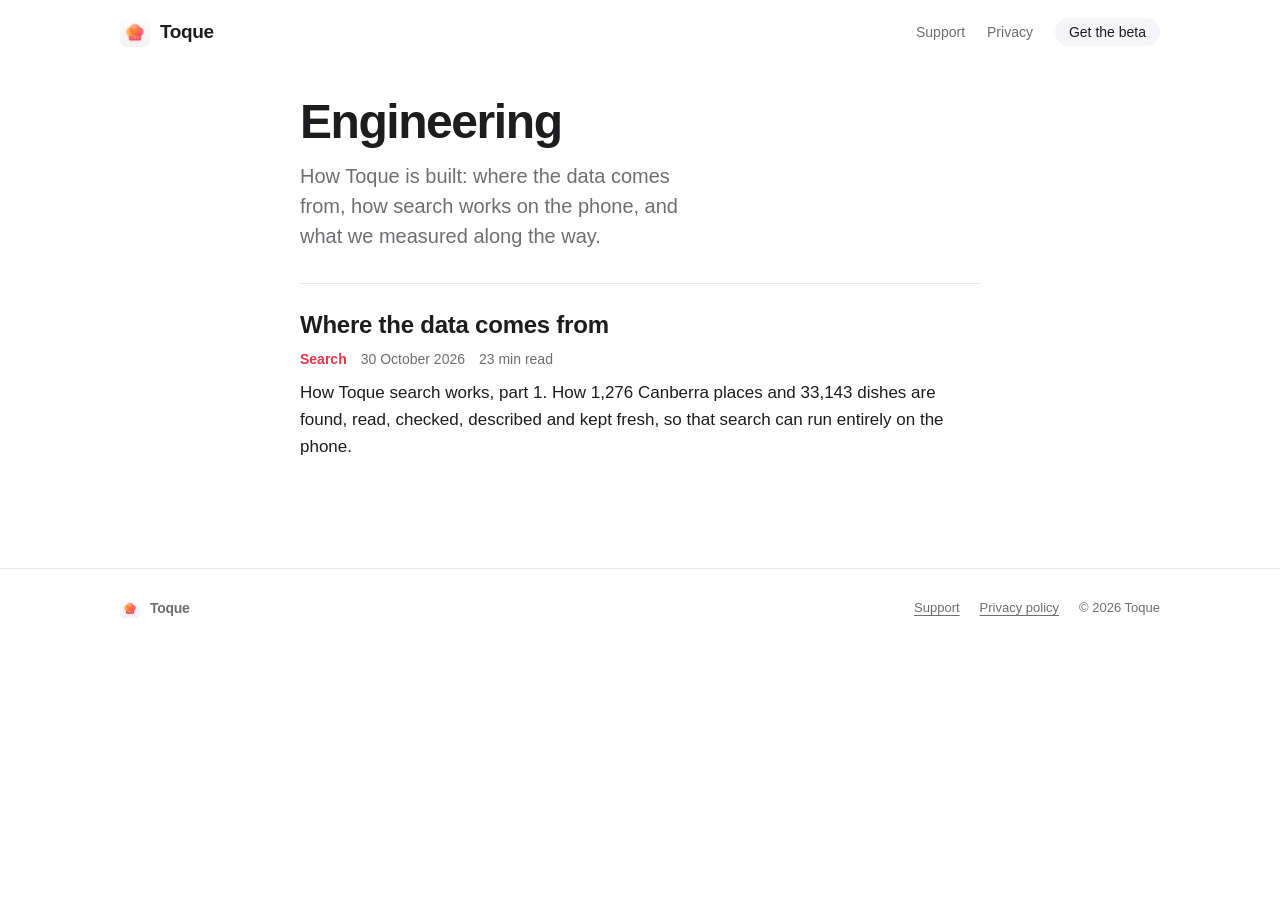
==== blog/index.html @ d69afe41 "Blog: the standfirst spans the column, set off from the body style.css narrows .lede to 34ch for the" ====
<!doctype html>
<html lang="en">
<head>
<meta charset="utf-8">
<meta name="viewport" content="width=device-width, initial-scale=1">
<title>Engineering at Toque</title>
<meta name="description" content="How Toque is built: the data, the search and the decisions behind them.">
<meta name="robots" content="noindex">
<link rel="canonical" href="https://usetoque.com/blog/">
<meta property="og:type" content="website">
<meta property="og:site_name" content="Toque">
<meta property="og:title" content="Engineering at Toque">
<meta property="og:description" content="How Toque is built: the data, the search and the decisions behind them.">
<meta property="og:url" content="https://usetoque.com/blog/">
<meta property="og:image" content="https://usetoque.com/img/og.png">
<meta name="twitter:card" content="summary_large_image">
<link rel="icon" href="/favicon.ico" sizes="48x48">
<link rel="icon" href="/favicon.png" type="image/png" sizes="192x192">
<link rel="apple-touch-icon" href="/apple-touch-icon.png">
<link rel="alternate" type="application/atom+xml" title="Toque engineering" href="/blog/feed.xml">
<link rel="stylesheet" href="/style.css?v=18">
<link rel="stylesheet" href="/blog/blog.css?v=3">
</head>
<body class="blog">
<header class="site"><div class="wrap">
  <a class="brand" href="/"><picture><source srcset="/img/icon-dark.png" media="(prefers-color-scheme: dark)"><img src="/img/icon-light.png" alt=""></picture>Toque</a>
  <nav class="site"><a href="/support.html">Support</a><a href="/privacy.html">Privacy</a><a class="nav-beta" href="mailto:support@usetoque.com?subject=Toque%20beta&amp;body=Hi%2C%20I%27d%20like%20to%20try%20the%20Toque%20beta.%0A%0AThe%20email%20of%20my%20Apple%20ID%20(for%20TestFlight)%3A%20">Get the beta</a></nav>
</div></header>

<main class="page"><div class="wrap narrow">
  <h1>Engineering</h1>
  <p class="lede">How Toque is built: where the data comes from, how search works on the phone, and what we measured along the way.</p>
  <ul class="posts">
  <li>
    <a href="/blog/search-data-layer/"><h2>Where the data comes from</h2></a>
    <p class="kicker"><span class="cat">Search</span><time datetime="2026-10-30">30 October 2026</time><span>23 min read</span></p>
    <p>How Toque search works, part 1. How 1,276 Canberra places and 33,143 dishes are found, read, checked, described and kept fresh, so that search can run entirely on the phone.</p>
  </li>
  </ul>
</div></main>

<footer class="site"><div class="wrap">
  <a class="brand" href="/"><picture><source srcset="/img/icon-dark.png" media="(prefers-color-scheme: dark)"><img src="/img/icon-light.png" alt=""></picture>Toque</a>
  <a href="/support.html">Support</a><a href="/privacy.html">Privacy policy</a><span>© 2026 Toque</span>
</div></footer>
</body>
</html>
---- style.css ----
:root {
  --bg: #ffffff;
  --surface: #f5f5f7;
  --text: #1d1d1f;
  --muted: #6e6e73;
  --line: #e8e8ed;
  --accent: #ec3446;
  --gold: #ffc24a;
  --orange: #ff8a4c;
  --pink: #f23d63;
  --open: #1f8a4c;
  --amber: #b46b00;
  --shadow: 0 40px 80px -30px rgba(0, 0, 0, 0.35), 0 16px 32px -16px rgba(0, 0, 0, 0.2);
  color-scheme: light dark;
}
@media (prefers-color-scheme: dark) {
  :root {
    --bg: #000000;
    --surface: #1c1c1e;
    --text: #f5f5f7;
    --muted: #a1a1a6;
    --line: #2c2c2e;
    --accent: #ff5a63;
    --open: #4cc27c;
    --amber: #f0a43a;
    --shadow: 0 40px 80px -30px rgba(0, 0, 0, 0.9), 0 0 0 1px rgba(255, 255, 255, 0.08);
  }
}

* { box-sizing: border-box; }
html { -webkit-text-size-adjust: 100%; }
body {
  margin: 0;
  background: var(--bg);
  color: var(--text);
  font: 17px/1.6 -apple-system, BlinkMacSystemFont, "SF Pro Text", "Helvetica Neue", Arial, sans-serif;
  -webkit-font-smoothing: antialiased;
  overflow-x: hidden;
}
a { color: var(--accent); text-decoration-thickness: 1px; text-underline-offset: 3px; }
img { display: block; max-width: 100%; }

.wrap { max-width: 1080px; margin: 0 auto; padding: 0 20px; }
.narrow { max-width: 720px; }

/* Header */
header.site { position: relative; z-index: 2; }
header.site .wrap {
  display: flex; align-items: center; justify-content: space-between; gap: 16px; min-height: 64px;
}
.brand {
  display: inline-flex; align-items: center; gap: 10px;
  color: var(--text); text-decoration: none; font-weight: 600; font-size: 19px; letter-spacing: -0.02em;
}
.brand img { width: 30px; height: 30px; border-radius: 22.5%; }
nav.site a { color: var(--muted); text-decoration: none; margin-left: 22px; font-size: 14px; }
nav.site a:hover, nav.site a[aria-current="page"] { color: var(--text); }
/* The beta request lives in the header until there is a TestFlight link */
nav.site a.nav-beta { color: var(--text); background: var(--surface); padding: 6px 14px; border-radius: 999px; font-weight: 500; white-space: nowrap; transition: background .15s; }
nav.site a.nav-beta:hover { background: var(--line); }
.soon-line { display: flex; align-items: center; justify-content: center; gap: 6px; margin: 14px 0 0; font-size: 15px; color: var(--muted); }
.soon-line .ico.sm { width: 16px; height: 16px; color: var(--muted); margin: 0; }

/* Home */
.home section { text-align: center; padding: 0 20px; }
.home h1 {
  font-size: clamp(44px, 8vw, 88px); line-height: 1.02; letter-spacing: -0.045em; font-weight: 700;
  margin: 0 0 20px;
}
.home h1 .grad {
  background: linear-gradient(100deg, var(--gold), var(--orange) 40%, var(--pink) 80%, var(--accent));
  -webkit-background-clip: text; background-clip: text; color: transparent;
}
.home h2 {
  font-size: clamp(34px, 5.5vw, 60px); line-height: 1.05; letter-spacing: -0.04em; font-weight: 700;
  margin: 0 0 16px;
}
.home section > p { font-size: clamp(19px, 2.2vw, 23px); line-height: 1.45; color: var(--muted); margin: 0 auto; max-width: 30ch; }

.intro { padding-top: 64px !important; }
@keyframes blink { 50% { opacity: 0; } }

/* Query bubbles: things people type into Toque, floating beside the phone. bubbles.js swaps in more queries.
   Outer .bubble is placed and bobs; the inner button is the pill and springs in. Slots are measured from the phone. */
.orbit { position: relative; width: max-content; margin: 0 auto; }
.bubbles { position: absolute; inset: 0; pointer-events: none; }
.bubble {
  position: absolute; top: var(--y); opacity: var(--a, 1); scale: var(--s, 1);
  animation: bob var(--d, 7s) ease-in-out calc(var(--d, 7s) * -.37 * var(--i)) infinite alternate;
}
.bubble:nth-child(odd) { right: calc(100% - var(--o)); transform-origin: 100% 50%; }
.bubble:nth-child(even) { left: calc(100% - var(--o)); transform-origin: 0 50%; }
.bubble > button {
  position: relative; display: flex; align-items: center; gap: 8px; margin: 0; border: 0; padding: 10px 18px 10px 14px; border-radius: 999px;
  background: var(--surface); color: var(--text); font: inherit; font-size: 15px; font-weight: 500; line-height: 1.4; white-space: nowrap;
  box-shadow: 0 1px 2px rgba(0, 0, 0, .04), 0 8px 20px -12px rgba(0, 0, 0, .18);
  animation: pop .9s cubic-bezier(.34, 1.36, .54, 1) calc(.55s + var(--i) * .12s) both;
  pointer-events: auto; cursor: pointer; -webkit-tap-highlight-color: transparent; touch-action: manipulation;
  transition: scale .45s cubic-bezier(.34, 1.36, .54, 1), background-color .2s;
}
/* Tappable: a springy lift under the pointer, a press, a focus ring, and a warm tint while its search plays. */
@media (hover: hover) {
  .bubble > button:hover { scale: 1.045; }
}
.bubble > button:active { scale: .95; transition-duration: .12s, .2s; }
.bubble > button:focus-visible { outline: 2px solid var(--accent); outline-offset: 2px; }
.bubble > button.on { background: color-mix(in srgb, var(--accent) 9%, var(--surface)); }
/* Once per visit: a soft tap ripple on one bubble, the same grey touch the phone demo shows. */
.bubble > button::after {
  content: ""; position: absolute; inset: 0; border-radius: inherit; pointer-events: none; opacity: 0;
  box-shadow: 0 0 0 2px rgba(120, 120, 128, .45);
}
.bubble > button.nudge { animation: pop .9s cubic-bezier(.34, 1.36, .54, 1) both, press 1.1s ease-in-out .1s; }
.bubble > button.nudge::after { animation: ripple 1.2s cubic-bezier(.2, .7, .3, 1) .3s; }
@keyframes press { 0%, 100% { scale: 1; } 30% { scale: .94; } 60% { scale: 1.02; } }
@keyframes ripple { from { opacity: 1; transform: scale(1); } to { opacity: 0; transform: scale(1.25, 1.6); } }
.bubble:nth-child(odd) > button { transform-origin: 100% 50%; }
.bubble:nth-child(even) > button { transform-origin: 0 50%; }
.bubble > button::before {
  content: ""; flex: none; width: 16px; height: 16px;
  background: url("data:image/svg+xml,%3Csvg xmlns='http://www.w3.org/2000/svg' viewBox='0 0 24 24'%3E%3Cpath fill='%23ff9e2c' d='M12 2l1.9 5.6L19.5 9.5l-5.6 1.9L12 17l-1.9-5.6L4.5 9.5l5.6-1.9z'/%3E%3Cpath fill='%23ffc24a' d='M19 14l.9 2.6 2.6.9-2.6.9L19 21l-.9-2.6-2.6-.9 2.6-.9z'/%3E%3C/svg%3E") center / contain no-repeat;
}
@media (prefers-color-scheme: dark) {
  .bubble > button { box-shadow: inset 0 0 0 1px rgba(255, 255, 255, .06); }
}
/* Left column odd, right column even; --o is how far a bubble overlaps the phone (negative: a gap). Far ones are fainter. */
.bubble:nth-child(1) { --i: 0; --y: 9%;  --o: -36px; --d: 7.4s; }
.bubble:nth-child(2) { --i: 1; --y: 15%; --o: 8px;   --d: 6.6s; }
.bubble:nth-child(3) { --i: 2; --y: 29%; --o: 6px;   --d: 8s; }
.bubble:nth-child(4) { --i: 3; --y: 37%; --o: -64px; --d: 7s;   --a: .55; --s: .94; }
.bubble:nth-child(5) { --i: 4; --y: 51%; --o: -84px; --d: 7.8s; --a: .55; --s: .94; }
.bubble:nth-child(6) { --i: 5; --y: 57%; --o: 4px;   --d: 6.8s; }
.bubble:nth-child(7) { --i: 6; --y: 73%; --o: 8px;   --d: 7.2s; }
.bubble:nth-child(8) { --i: 7; --y: 81%; --o: -28px; --d: 8.4s; --a: .55; --s: .94; }
@keyframes pop { from { opacity: 0; transform: translateY(10px) scale(.84); } to { opacity: 1; transform: none; } }
@keyframes bob { from { transform: translate(-2px, -5px); } to { transform: translate(2px, 5px); } }
.stage.still .bubble, .stage.still .bubble > button { animation-play-state: paused; }

/* Narrower desktops: the five near bubbles only, all touching the phone. */
@media (max-width: 1040px) {
  .bubble:nth-child(4), .bubble:nth-child(5), .bubble:nth-child(8) { display: none; }
  .bubble:nth-child(1) { --o: 6px; }
  .bubble > button { font-size: 14px; padding: 9px 16px 9px 12px; }
}
/* Phones and small tablets: three bubbles in a zigzag above the phone, the last one over its top corner (the status bar). */
@media (max-width: 860px) {
  .home .stage { padding-top: 172px !important; }
  .bubble:nth-child(n+4) { display: none; }
  .bubble:nth-child(1) { --y: -132px; left: -14px; right: auto; }
  .bubble:nth-child(2) { --y: -84px; right: -14px; left: auto; }
  .bubble:nth-child(3) { --y: -34px; left: 6px; right: auto; }
  .bubble > button { font-size: 14px; padding: 8px 15px 8px 11px; gap: 7px; }
  .bubble > button::before { width: 15px; height: 15px; }
}
@media (prefers-reduced-motion: reduce) {
  .bubble, .bubble > button { animation: none !important; }
}

/* Quiet pill: one element for "coming soon" and the beta request (mailto until there is a TestFlight link) */
.beta {
  display: flex; width: fit-content; margin: 18px auto 0; align-items: center; gap: 8px; padding: 9px 18px 9px 14px; border-radius: 999px;
  background: var(--surface); color: var(--text); font-size: 15px; line-height: 1.4; text-decoration: none; transition: background .15s;
}
.beta:hover { background: var(--line); }
.beta:focus-visible { outline: 2px solid var(--accent); outline-offset: 2px; }
.beta .ico { margin: 0; }
.beta .soon { color: var(--muted); }
.beta .sep { color: var(--muted); }
.beta .ask-beta { font-weight: 500; }
.beta .ico.sm { width: 18px; height: 18px; color: var(--muted); }

/* Icons: SF Symbols style, outline, inherit colour */
.ico { display: block; width: 28px; height: 28px; fill: none; stroke: currentColor; stroke-width: 1.6; stroke-linecap: round; stroke-linejoin: round; color: var(--muted); }
.chapter > .ico { margin: 0 auto 18px; }

.phone {
  position: relative; margin: 0 auto; width: 300px; aspect-ratio: 1320 / 2868;
  border-radius: 50px; padding: 10px; background: #0d0d0f;
  box-shadow: var(--shadow);
}
.phone img, .phone video { display: block; width: 100%; height: 100%; object-fit: cover; border-radius: 41px; background: #fff; }
.phone.xl { width: 340px; border-radius: 56px; padding: 11px; }
.phone.xl img, .phone.xl video { border-radius: 46px; }

.stage { position: relative; padding-top: 56px !important; overflow-x: clip; }
.stage .phone { animation: rise 1s .15s cubic-bezier(.2,.8,.2,1) both; }
@keyframes rise { from { transform: translateY(48px); } to { transform: none; } }

.chapter { padding-top: 160px !important; }
.chapter .phone { margin-top: 56px; }

.closing { padding: 128px 20px 120px !important; }
.closing img { width: 88px; height: 88px; border-radius: 22.5%; margin: 0 auto 6px; box-shadow: 0 12px 30px -10px rgba(0,0,0,.25); }
.closing .beta { margin-top: 24px; }
.closing p { font-size: 15px !important; max-width: none !important; margin-top: 22px !important; }

@supports (animation-timeline: view()) {
  .reveal { animation: reveal linear both; animation-timeline: view(); animation-range: entry 0% cover 40%; }
  @keyframes reveal { from { opacity: 0; transform: translateY(80px) scale(.92); } to { opacity: 1; transform: none; } }
}

@media (max-width: 760px) {
  .intro { padding-top: 56px !important; }
  .phone { width: 260px; border-radius: 44px; padding: 9px; }
  .phone img, .phone video { border-radius: 36px; }
  .phone.xl { width: 280px; border-radius: 47px; padding: 9px; }
  .phone.xl img, .phone.xl video { border-radius: 39px; }
  .stage { padding-top: 48px !important; }
  .chapter { padding-top: 112px !important; }
  .chapter .phone { margin-top: 40px; }
  .closing { padding: 112px 20px 88px !important; }
}
@media (prefers-reduced-motion: reduce) {
  .reveal, .stage .phone { animation: none !important; }
}

/* Text pages */
.lede { font-size: 20px; line-height: 1.5; color: var(--muted); margin: 0 0 28px; max-width: 34ch; }
main.page { padding: 32px 0 72px; }
main.page h1 { font-size: clamp(34px, 6vw, 48px); line-height: 1.1; letter-spacing: -0.03em; margin: 0 0 12px; }
main.page h2 { font-size: 22px; letter-spacing: -0.01em; margin: 40px 0 8px; }
main.page h3 { font-size: 18px; margin: 0 0 4px; }
main.page p, main.page ul { margin: 0 0 14px; }
main.page ul { padding-left: 22px; }
main.page li { margin-bottom: 6px; }
.meta { color: var(--muted); font-size: 15px; }
.card { background: var(--surface); border-radius: 18px; padding: 20px 22px; margin: 14px 0; }

footer.site { border-top: 1px solid var(--line); padding: 28px 0 44px; color: var(--muted); font-size: 13px; }
footer.site .wrap { display: flex; flex-wrap: wrap; gap: 8px 20px; align-items: center; }
footer.site a { color: var(--muted); }
footer.site .brand { font-size: 14px; margin-right: auto; }
footer.site .brand img { width: 20px; height: 20px; }
@media (max-width: 420px) {
  nav.site a { margin-left: 14px; }
  .beta { font-size: 14px; gap: 6px; padding: 9px 14px 9px 12px; }
}

/* Search demo: real app screenshots, animated in the page */
.phone .demo { position: relative; width: 100%; height: 100%; overflow: hidden; border-radius: 46px; background: #fff; isolation: isolate; }
.phone .demo img { position: absolute; left: 0; top: 0; width: 100%; height: auto; border-radius: 0; object-fit: fill; background: none; }
.d-home, .d-results { position: absolute; inset: 0; will-change: transform; }
.phone .demo .d-home > img { height: 100%; }
.d-results { transform: translateX(100%); background: #fff; box-shadow: -12px 0 40px rgba(0, 0, 0, .08); }
.d-list { will-change: transform; }
/* The typed query is live text over the screenshot's search field, so any query costs no image bytes. Sizes are in
   cqw (1% of the screen's width) measured from the 840px-wide screenshots: 8.4px there is 1cqw; 17pt text is 3.8636cqw.
   Tops and heights are % of the screen's height instead, because the screenshot is stretched to fill the screen and the
   phone's screen is a little taller than the 840x1825 shot. */
.phone .demo { container-type: inline-size; }
.d-field {
  position: absolute; left: 13.631cqw; top: 21.041%; width: 71.49cqw; height: 5.425%; padding-left: 1.786cqw;
  display: flex; align-items: center; opacity: 0;
  font: 400 3.8636cqw/1 -apple-system, BlinkMacSystemFont, "SF Pro Text", "Helvetica Neue", Arial, sans-serif;
  letter-spacing: -.0253em; color: #000; white-space: pre; -webkit-font-smoothing: antialiased;
}
.d-field.on { opacity: 1; }
.d-field.filled { background: #f3f2f8; }
.d-caret { flex: none; width: .476cqw; height: 5cqw; margin-top: .238cqw; border-radius: .25cqw; background: #ec3446; }
.d-field.idle .d-caret { animation: blink 1s steps(1) infinite; }
.d-send {
  position: absolute; left: 86.31cqw; top: 22.641%; width: 4.881cqw; height: 4.881cqw; border-radius: 50%; opacity: 0; scale: .6;
  background: #e8374a url("data:image/svg+xml,%3Csvg xmlns='http://www.w3.org/2000/svg' viewBox='0 0 20 20' fill='none' stroke='%23fff' stroke-width='1.75' stroke-linecap='round' stroke-linejoin='round'%3E%3Cpath d='M10 14.8V6.3M6.5 9.8 10 6.3l3.5 3.5'/%3E%3C/svg%3E") center / 100% no-repeat;
  transition: opacity .15s, scale .25s cubic-bezier(.34, 1.36, .54, 1);
}
.d-field.filled + .d-send { opacity: 1; scale: 1; }
@supports not (width: 1cqw) { .d-field, .d-send { display: none; } }
.phone .demo .d-back { left: 2.273%; top: 5.404%; width: 14.545%; }
.phone .demo .d-kb { top: 63.947%; z-index: 4; transform: translateY(100%); will-change: transform; }
.phone .demo .d-status { z-index: 3; -webkit-mask-image: linear-gradient(#000 65%, transparent); mask-image: linear-gradient(#000 65%, transparent); }
.phone .demo .d-tabbar { top: auto; bottom: 0; z-index: 3; -webkit-mask-image: linear-gradient(transparent, #000 35%); mask-image: linear-gradient(transparent, #000 35%); }
.d-touch { position: absolute; z-index: 5; width: 11%; aspect-ratio: 1; border-radius: 50%; background: rgba(120, 120, 128, .32); border: 2px solid rgba(255, 255, 255, .7); opacity: 0; pointer-events: none; }
.d-island { position: absolute; z-index: 6; left: 35.83%; top: 1.5%; width: 28.26%; height: 3.73%; border-radius: 999px; background: #000; }
@media (max-width: 760px) {
  .phone .demo { border-radius: 39px; }
}

/* Map demo: bare map captures zoomed by the page, with the app's bars, panel and card laid over them */
.phone .mdemo img { position: absolute; }
.phone .mdemo .m-zoom { position: absolute; inset: 0; transform: translate(-.0758%, -2.266%); }
.phone .mdemo .m-zoom img { height: 100%; transform-origin: 50% 51.395%; will-change: transform, opacity; opacity: 0;
  -webkit-mask-image: linear-gradient(90deg, transparent, #000 5%, #000 95%, transparent), linear-gradient(transparent, #000 4%, #000 96%, transparent);
  -webkit-mask-composite: source-in; mask-image: linear-gradient(90deg, transparent, #000 5%, #000 95%, transparent), linear-gradient(transparent, #000 4%, #000 96%, transparent);
  mask-composite: intersect; }
.phone .mdemo .m-zoom img:first-child { opacity: 1; -webkit-mask-image: none; mask-image: none; }
.phone .mdemo .m-top { top: 0; -webkit-mask: url(img/map/mask-top.svg) 0 0 / 100% 100%; mask: url(img/map/mask-top.svg) 0 0 / 100% 100%; }
.phone .mdemo .m-bot { top: 87.169%; -webkit-mask: url(img/map/mask-bot.svg) 0 0 / 100% 100%; mask: url(img/map/mask-bot.svg) 0 0 / 100% 100%; }
.phone .mdemo .m-street { opacity: 0; }
.phone .mdemo .m-full { height: 100%; opacity: 0; }
.phone .mdemo .m-f-city { opacity: 1; }
.phone .mdemo .m-patch { opacity: 0; }
.phone .mdemo .m-locate { left: 86.364%; top: 11.855%; width: 12.121%; }
.phone .mdemo .m-badge { left: 86.667%; top: 6.904%; width: 11.364%; border-radius: 50%; }
.phone .mdemo .m-pin { left: 17.424%; top: 37.657%; width: 21.97%; border-radius: 18%; }
.m-panel { position: absolute; left: 9.091%; top: 12.971%; width: 81.818%; height: 18.131%; border-radius: 7.2% / 15%; overflow: hidden; opacity: 0; transform-origin: 50% 0; box-shadow: 0 10px 30px rgba(0, 0, 0, .08); }
.phone .mdemo .m-panel img { width: 100%; height: 100%; }
.phone .mdemo .m-panel img:not(:first-child) { opacity: 0; }
.phone .mdemo .m-card { left: 2.727%; top: 72.7%; width: 94.545%; border-radius: 6.25% / 17.5%; transform: translateY(175%); box-shadow: 0 10px 30px rgba(0, 0, 0, .1); }
.mdemo .d-touch, .mdemo .d-island { z-index: 6; }

/* Phones: the header keeps the brand and the beta button; Support and Privacy stay in the footer */
@media (max-width: 480px) {
  nav.site a:not(.nav-beta) { display: none; }
}
---- blog/blog.css ----
/* Engineering posts: shares style.css (tokens, header, footer, main.page) and adds long-form prose and figures. */
:root {
  --code-bg: #f5f5f7;
  --fig-bg: #f5f5f7;
  --card: #ffffff;
  --soft: rgba(0, 0, 0, 0.06);
  --bar: #ec3446;
  --bar-2: #c7c7cc;
  --mark-printed: #1d1d1f;
  --mark-code: #0a6fd6;
  --mark-model: #b35c00;
  --mark-rule: #1f8a4c;
  --mark-hand: #7a4cc2;
}
@media (prefers-color-scheme: dark) {
  :root {
    --code-bg: #1c1c1e;
    --fig-bg: #1c1c1e;
    --card: #2c2c2e;
    --soft: rgba(255, 255, 255, 0.08);
    --bar: #ff5a63;
    --bar-2: #48484a;
    --mark-printed: #f5f5f7;
    --mark-code: #5aa9ff;
    --mark-model: #f0a43a;
    --mark-rule: #4cc27c;
    --mark-hand: #b794f4;
  }
}

body.blog { background: var(--bg); }
.post { padding-bottom: 24px; }
/* The standfirst spans the column (style.css narrows .lede for the landing page) and is set off from the body. */
.post .lede { max-width: none; font-size: 21px; line-height: 1.45; letter-spacing: -0.01em; text-wrap: pretty; margin: 0 0 32px; padding-bottom: 28px; border-bottom: 1px solid var(--line); }
@media (max-width: 560px) { .post .lede { font-size: 19px; margin-bottom: 28px; padding-bottom: 24px; } }
.kicker { display: flex; flex-wrap: wrap; gap: 4px 14px; margin: 8px 0 14px; color: var(--muted); font-size: 14px; }
.kicker a { color: var(--muted); text-decoration: none; }
.kicker a:hover { color: var(--text); }
.kicker .cat { color: var(--accent); font-weight: 600; }

main.page .post h2 { font-size: 26px; line-height: 1.25; letter-spacing: -0.02em; margin: 56px 0 12px; }
main.page .post h3 { font-size: 19px; line-height: 1.3; margin: 32px 0 8px; }
main.page .post p, main.page .post ul, main.page .post ol { margin: 0 0 16px; }
.post ul, .post ol { padding-left: 22px; }
.post li { margin-bottom: 6px; }
.post strong { font-weight: 600; }
.post hr { border: 0; border-top: 1px solid var(--line); margin: 48px 0; }
.post blockquote { margin: 0 0 16px; padding: 2px 0 2px 16px; border-left: 3px solid var(--line); color: var(--muted); }
.post code { font: 0.86em/1.4 ui-monospace, "SF Mono", Menlo, Consolas, monospace; background: var(--code-bg); padding: 1px 5px; border-radius: 6px; overflow-wrap: anywhere; }
.post pre { background: var(--code-bg); border-radius: 14px; padding: 14px 16px; overflow-x: auto; margin: 0 0 18px; }
.post pre code { background: none; padding: 0; font-size: 13.5px; overflow-wrap: normal; }
.post .table { overflow-x: auto; margin: 0 0 20px; }
.post table { border-collapse: collapse; width: 100%; font-size: 15px; font-variant-numeric: tabular-nums; }
.post th, .post td { text-align: left; padding: 7px 12px 7px 0; border-bottom: 1px solid var(--line); vertical-align: top; }
.post th { color: var(--muted); font-weight: 500; font-size: 13px; }
.post td.n, .post th.n { text-align: right; }
.post .note { background: var(--fig-bg); border-radius: 14px; padding: 14px 18px; font-size: 15px; }
.post .note.todo { border: 1px dashed var(--amber); background: transparent; }
.post mark.todo { background: transparent; color: var(--amber); font-weight: 600; border: 1px dashed var(--amber); border-radius: 4px; padding: 0 4px; }
.post .note > :last-child { margin-bottom: 0; }

/* Figures */
.fig { margin: 28px 0 32px; }
.fig .panel { background: var(--fig-bg); border-radius: 18px; padding: 18px; }
.fig figcaption { color: var(--muted); font-size: 14px; line-height: 1.5; margin-top: 10px; }
.fig figcaption b { color: var(--text); font-weight: 600; }
.fig .tabs { display: flex; flex-wrap: wrap; gap: 6px; margin: 0 0 14px; }
.fig .tabs button {
  font: inherit; font-size: 14px; line-height: 1.3; border: 0; border-radius: 999px; padding: 7px 13px; cursor: pointer;
  background: var(--card); color: var(--text); box-shadow: 0 0 0 1px var(--soft); transition: background .15s;
}
.fig .tabs button[aria-pressed="true"] { background: var(--text); color: var(--bg); box-shadow: none; }
.fig .tabs button:focus-visible { outline: 2px solid var(--accent); outline-offset: 2px; }
.fig svg text { font-family: -apple-system, BlinkMacSystemFont, "SF Pro Text", "Helvetica Neue", Arial, sans-serif; }

/* Figure 1: one menu line, layer by layer */
.layers { list-style: none; padding: 0 !important; margin: 0 !important; display: grid; gap: 10px; }
.layer { background: var(--card); border-radius: 14px; padding: 12px 14px; box-shadow: 0 0 0 1px var(--soft); margin: 0 !important; }
.layer h4 { margin: 0 0 6px; font-size: 14px; display: flex; align-items: baseline; gap: 8px; flex-wrap: wrap; }
.layer h4 .by { font-weight: 500; font-size: 12px; color: var(--muted); }
.layer dl { display: grid; grid-template-columns: max-content 1fr; gap: 3px 12px; margin: 0; font-size: 14px; }
.layer dt { color: var(--muted); font: 12.5px/1.6 ui-monospace, "SF Mono", Menlo, monospace; }
.layer dd { margin: 0; overflow-wrap: anywhere; }
.layer .printed { font-family: Georgia, "Times New Roman", serif; font-size: 15px; line-height: 1.5; }
.layer .printed small { display: block; letter-spacing: .08em; color: var(--muted); font: 600 11px/1.6 -apple-system, sans-serif; }
.dot { display: inline-block; width: 8px; height: 8px; border-radius: 50%; margin-right: 6px; vertical-align: 1px; }
.dot.printed { background: var(--mark-printed); }
.dot.code { background: var(--mark-code); }
.dot.model { background: var(--mark-model); }
.dot.rule { background: var(--mark-rule); }
.dot.hand { background: var(--mark-hand); }
.js .layers.stepping .layer { display: none; }
.js .layers.stepping .layer.on { display: block; animation: fade .25s ease both; }
@keyframes fade { from { opacity: 0; transform: translateY(4px); } to { opacity: 1; transform: none; } }
.legend { display: flex; flex-wrap: wrap; gap: 4px 14px; font-size: 13px; color: var(--muted); margin: 12px 0 0; }

/* Figure 2: coverage bars (HTML, so labels wrap and the page never scrolls sideways) */
.split-bar { display: flex; height: 28px; border-radius: 8px; overflow: hidden; gap: 2px; margin: 6px 0 4px; }
.split-bar span { display: block; height: 100%; }
.split-key { display: flex; justify-content: space-between; gap: 12px; font-size: 14px; font-variant-numeric: tabular-nums; }
.split-key b { font-weight: 600; }
.bars { list-style: none; padding: 0 !important; margin: 18px 0 0 !important; display: grid; gap: 7px; }
.bars li { display: grid; grid-template-columns: minmax(118px, 38%) 1fr; align-items: center; gap: 10px; margin: 0 !important; font-size: 14px; }
.bars .track { display: flex; align-items: center; gap: 8px; font-variant-numeric: tabular-nums; }
.bars .fill { height: 14px; border-radius: 0 4px 4px 0; background: var(--bar-2); min-width: 2px; }
.bars li:hover .fill, .bars li:focus-within .fill { background: var(--muted); }
.fig h5 { margin: 0; font-size: 13px; font-weight: 600; color: var(--muted); }

/* Figure 3: the dish graph */
.graph svg { display: block; width: 100%; height: auto; }
.graph .node rect { fill: var(--card); stroke: var(--soft); stroke-width: 1; }
.graph .node.focus rect { fill: var(--text); stroke: none; }
.graph .node.focus text { fill: var(--bg); }
.graph .node text { fill: var(--text); font-size: 13px; }
.graph .node text.sub { fill: var(--muted); font-size: 11px; }
.graph .node.focus text.sub { fill: var(--bg); opacity: .75; }
.graph .edge { stroke: var(--bar-2); stroke-width: 1.5; fill: none; }
.graph .edge.near { stroke: var(--mark-rule); stroke-dasharray: 4 3; }
.graph .edge.equiv { stroke: var(--mark-model); stroke-dasharray: 2 3; }
.graph .elabel { fill: var(--muted); font-size: 11px; }
.graph .facts { font-size: 14px; margin: 10px 0 0; color: var(--muted); }

/* Figure 4: three clocks */
.clocks { display: grid; gap: 10px; }
.clock { display: grid; grid-template-columns: 112px 1fr; gap: 14px; background: var(--card); border-radius: 14px; padding: 14px; box-shadow: 0 0 0 1px var(--soft); }
.clock .when { font-weight: 600; font-size: 15px; line-height: 1.3; }
.clock .when small { display: block; font-weight: 400; color: var(--muted); font-size: 12.5px; margin-top: 2px; }
.clock ol { list-style: none; padding: 0 !important; margin: 0 !important; display: flex; flex-wrap: wrap; align-items: center; gap: 6px; font-size: 14px; }
.clock ol li { margin: 0 !important; background: var(--fig-bg); border-radius: 999px; padding: 4px 11px; }
.clock ol li.arr { background: none; padding: 0; color: var(--muted); }
.clock p { margin: 8px 0 0 !important; font-size: 13.5px; color: var(--muted); }

/* Posts list */
main.page ul.posts { list-style: none; padding: 0; margin: 32px 0 0; }
main.page ul.posts li { padding: 22px 0; border-top: 1px solid var(--line); margin: 0; }
ul.posts a { color: var(--text); text-decoration: none; }
ul.posts a:hover h2 { color: var(--accent); }
ul.posts h2 { margin: 0 0 4px; font-size: 24px; }
ul.posts .kicker { margin: 0 0 8px; }

@media (max-width: 560px) {
  main.page .post h2 { font-size: 23px; margin-top: 44px; }
  .fig .panel { padding: 14px; border-radius: 16px; }
  .clock { grid-template-columns: 1fr; gap: 8px; }
  .bars li { grid-template-columns: 1fr; gap: 2px; }
}
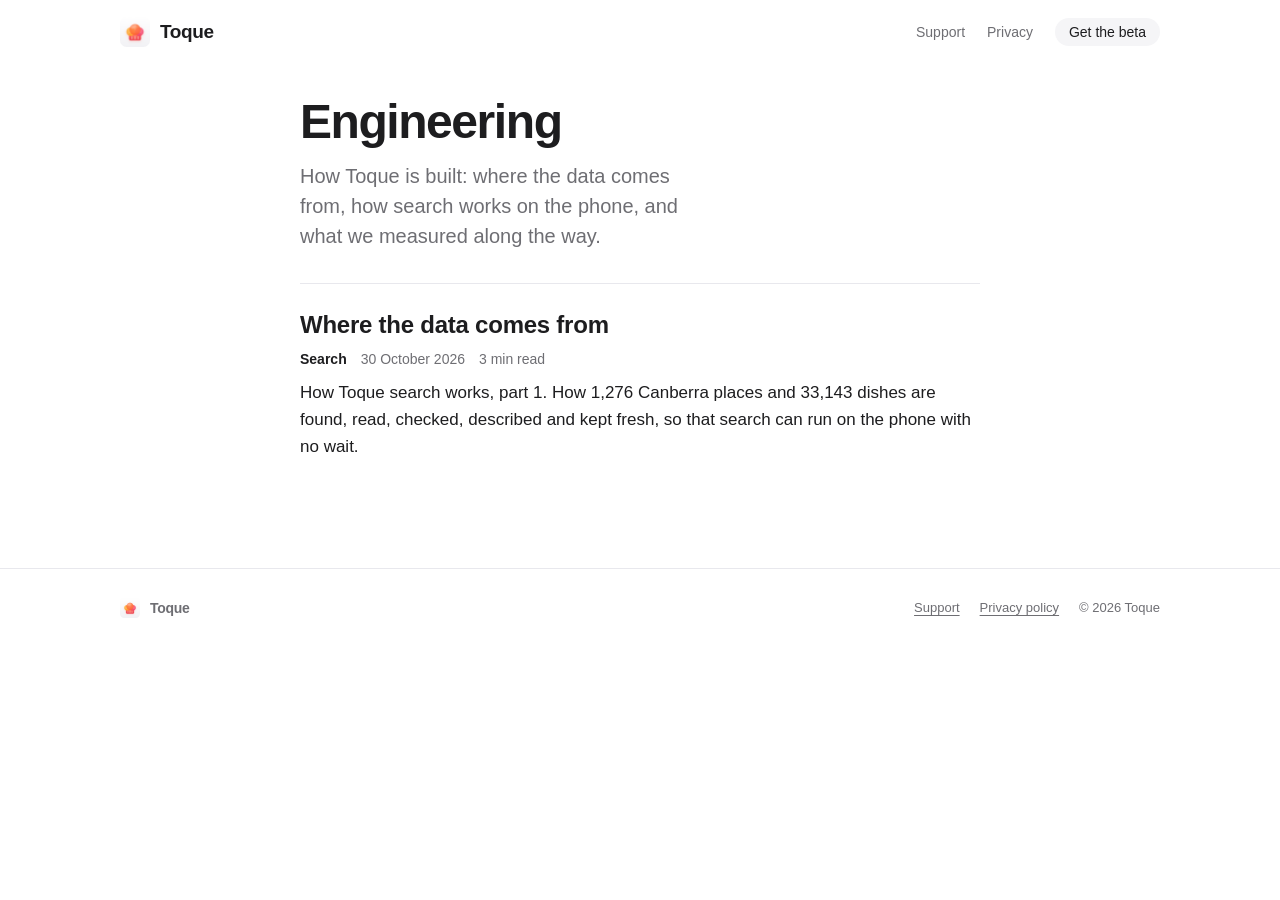
==== commit 6c513f4e: "Blog part 1: Premise and Goals, the planned dataset split, and a plainer style The owner is rebuildi" ====
--- a/blog/index.html
+++ b/blog/index.html
@@ -19,7 +19,7 @@
 <link rel="apple-touch-icon" href="/apple-touch-icon.png">
 <link rel="alternate" type="application/atom+xml" title="Toque engineering" href="/blog/feed.xml">
 <link rel="stylesheet" href="/style.css?v=18">
-<link rel="stylesheet" href="/blog/blog.css?v=3">
+<link rel="stylesheet" href="/blog/blog.css?v=d11072ed">
 </head>
 <body class="blog">
 <header class="site"><div class="wrap">
@@ -33,8 +33,8 @@
   <ul class="posts">
   <li>
     <a href="/blog/search-data-layer/"><h2>Where the data comes from</h2></a>
-    <p class="kicker"><span class="cat">Search</span><time datetime="2026-10-30">30 October 2026</time><span>23 min read</span></p>
-    <p>How Toque search works, part 1. How 1,276 Canberra places and 33,143 dishes are found, read, checked, described and kept fresh, so that search can run entirely on the phone.</p>
+    <p class="kicker"><span class="cat">Search</span><time datetime="2026-10-30">30 October 2026</time><span>3 min read</span></p>
+    <p>How Toque search works, part 1. How 1,276 Canberra places and 33,143 dishes are found, read, checked, described and kept fresh, so that search can run on the phone with no wait.</p>
   </li>
   </ul>
 </div></main>
--- a/blog/blog.css
+++ b/blog/blog.css
@@ -11,6 +11,20 @@
   --mark-model: #b35c00;
   --mark-rule: #1f8a4c;
   --mark-hand: #7a4cc2;
+  --wall-dim: #86868b;
+  --role-sec: #0a6fd6;
+  --role-name: #1f8a4c;
+  --role-price: #c2255c;
+  --role-desc: #0b8793;
+  --role-code: #6e6e73;
+  /* Diagram palette: pale fills with a darker outline of the same hue, one hue per kind of thing, kept the same
+     across a post. Grey is the neutral box; red marks the one thing a figure is about. */
+  --dg-grey: #f5f5f5;   --dg-grey-line: #666666;
+  --dg-green: #d5e8d4;  --dg-green-line: #82b366;
+  --dg-blue: #dae8fc;   --dg-blue-line: #6c8ebf;
+  --dg-yellow: #fff2cc; --dg-yellow-line: #d6b656;
+  --dg-red: #f8cecc;    --dg-red-line: #b85450;
+  --dg-region: #b0b0b5;
 }
 @media (prefers-color-scheme: dark) {
   :root {
@@ -25,20 +39,54 @@
     --mark-model: #f0a43a;
     --mark-rule: #4cc27c;
     --mark-hand: #b794f4;
+    --wall-dim: #8e8e93;
+    --role-sec: #5aa9ff;
+    --role-name: #4cc27c;
+    --role-price: #ff7ab0;
+    --role-desc: #3dc6d2;
+    --role-code: #a1a1a6;
+    --dg-grey: #2c2c2e;   --dg-grey-line: #8e8e93;
+    --dg-green: #1e3320;  --dg-green-line: #6fa055;
+    --dg-blue: #1b2a42;   --dg-blue-line: #6c8ebf;
+    --dg-yellow: #3a3115; --dg-yellow-line: #c9a93e;
+    --dg-red: #3d1f1e;    --dg-red-line: #d0706a;
+    --dg-region: #48484a;
   }
 }
 
 body.blog { background: var(--bg); }
 .post { padding-bottom: 24px; }
 /* The standfirst spans the column (style.css narrows .lede for the landing page) and is set off from the body. */
-.post .lede { max-width: none; font-size: 21px; line-height: 1.45; letter-spacing: -0.01em; text-wrap: pretty; margin: 0 0 32px; padding-bottom: 28px; border-bottom: 1px solid var(--line); }
-@media (max-width: 560px) { .post .lede { font-size: 19px; margin-bottom: 28px; padding-bottom: 24px; } }
+.post .lede { max-width: none; font-size: 18.5px; line-height: 1.55; text-wrap: pretty; margin: 0 0 28px; }
+@media (max-width: 560px) { .post .lede { font-size: 17.5px; } }
+/* Titles and headings are set plainly, without the landing page's tight display tracking. */
+main.page .post h1 { font-size: clamp(30px, 5vw, 38px); line-height: 1.2; letter-spacing: -0.01em; font-weight: 700; }
+/* Links read as text with a thin underline; colour is kept for figures. */
+.post a { color: inherit; text-decoration: underline; text-decoration-color: var(--muted); text-decoration-thickness: 1px; text-underline-offset: 3px; }
+.post a:hover { text-decoration-color: var(--text); }
+/* Contents: the post's h2 sections, a numbered list under the standfirst. */
+.post nav.toc { margin: 0 0 8px; font-size: 16px; }
+.post nav.toc p { margin: 0 0 6px; color: var(--muted); font-size: 13px; font-weight: 600; letter-spacing: 0.04em; text-transform: uppercase; }
+.post nav.toc ol { margin: 0; padding-left: 22px; color: var(--muted); }
+.post nav.toc li { margin-bottom: 4px; }
+.post nav.toc a { color: var(--text); text-decoration: none; }
+.post nav.toc a:hover { color: var(--text); text-decoration: underline; }
+/* Wide screens: a float in the left margin (its margin box ends at the column's edge, so the text keeps its width)
+   that sticks below the top of the window to the end of the post. The section being read is marked by the script. */
+@media (min-width: 1180px) {
+  .post nav.toc { float: left; position: sticky; top: 40px; width: 180px; margin: 0 48px 0 -228px; font-size: 14px; }
+  .post nav.toc ol { list-style: none; padding: 0; border-left: 1px solid var(--line); }
+  .post nav.toc li { margin: 0; }
+  .post nav.toc a { display: block; padding: 5px 0 5px 14px; margin-left: -1px; border-left: 2px solid transparent; color: var(--muted); line-height: 1.35; }
+  .post nav.toc a:hover { color: var(--text); }
+  .post nav.toc a[aria-current] { color: var(--text); font-weight: 600; border-left-color: var(--text); }
+}
 .kicker { display: flex; flex-wrap: wrap; gap: 4px 14px; margin: 8px 0 14px; color: var(--muted); font-size: 14px; }
 .kicker a { color: var(--muted); text-decoration: none; }
 .kicker a:hover { color: var(--text); }
-.kicker .cat { color: var(--accent); font-weight: 600; }
-
-main.page .post h2 { font-size: 26px; line-height: 1.25; letter-spacing: -0.02em; margin: 56px 0 12px; }
+.kicker .cat { color: var(--text); font-weight: 600; }
+
+main.page .post h2 { font-size: 24px; line-height: 1.25; letter-spacing: -0.005em; font-weight: 700; margin: 48px 0 12px; }
 main.page .post h3 { font-size: 19px; line-height: 1.3; margin: 32px 0 8px; }
 main.page .post p, main.page .post ul, main.page .post ol { margin: 0 0 16px; }
 .post ul, .post ol { padding-left: 22px; }
@@ -62,8 +110,8 @@
 /* Figures */
 .fig { margin: 28px 0 32px; }
 .fig .panel { background: var(--fig-bg); border-radius: 18px; padding: 18px; }
-.fig figcaption { color: var(--muted); font-size: 14px; line-height: 1.5; margin-top: 10px; }
-.fig figcaption b { color: var(--text); font-weight: 600; }
+.fig figcaption { color: var(--muted); font-size: 14.5px; line-height: 1.5; margin: 12px auto 0; max-width: 600px; text-align: center; text-wrap: pretty; }
+.fig figcaption b { color: inherit; font-weight: 400; }
 .fig .tabs { display: flex; flex-wrap: wrap; gap: 6px; margin: 0 0 14px; }
 .fig .tabs button {
   font: inherit; font-size: 14px; line-height: 1.3; border: 0; border-radius: 999px; padding: 7px 13px; cursor: pointer;
@@ -73,26 +121,264 @@
 .fig .tabs button:focus-visible { outline: 2px solid var(--accent); outline-offset: 2px; }
 .fig svg text { font-family: -apple-system, BlinkMacSystemFont, "SF Pro Text", "Helvetica Neue", Arial, sans-serif; }
 
-/* Figure 1: one menu line, layer by layer */
-.layers { list-style: none; padding: 0 !important; margin: 0 !important; display: grid; gap: 10px; }
-.layer { background: var(--card); border-radius: 14px; padding: 12px 14px; box-shadow: 0 0 0 1px var(--soft); margin: 0 !important; }
-.layer h4 { margin: 0 0 6px; font-size: 14px; display: flex; align-items: baseline; gap: 8px; flex-wrap: wrap; }
-.layer h4 .by { font-weight: 500; font-size: 12px; color: var(--muted); }
-.layer dl { display: grid; grid-template-columns: max-content 1fr; gap: 3px 12px; margin: 0; font-size: 14px; }
-.layer dt { color: var(--muted); font: 12.5px/1.6 ui-monospace, "SF Mono", Menlo, monospace; }
-.layer dd { margin: 0; overflow-wrap: anywhere; }
-.layer .printed { font-family: Georgia, "Times New Roman", serif; font-size: 15px; line-height: 1.5; }
-.layer .printed small { display: block; letter-spacing: .08em; color: var(--muted); font: 600 11px/1.6 -apple-system, sans-serif; }
+/* Figure 1: a wall of every search in the evaluation set, set as type around a Spotlight-like search field.
+   Rows drift slowly in alternate directions (figures.js doubles each row so the loop is seamless); the field sits
+   on top in a clearing, and its edge warms with the brand's colours only while a search is being typed. */
+@property --spin { syntax: "<angle>"; inherits: false; initial-value: 0deg; }
+/* Figure: the three first-priority costs, in columns sized so their texts wrap to the same number of lines at the
+   full column width (re-measure if the texts change). */
+.costs { display: grid; grid-template-columns: 0.9fr 1fr 0.95fr; gap: 10px; }
+.costs .cost { background: var(--dg-grey); border: 1px solid var(--dg-region); border-radius: 6px; padding: 14px 16px; }
+.costs .cost b { display: block; font-size: 16px; font-weight: 600; margin-bottom: 6px; }
+.costs .cost p { margin: 0 !important; font-size: 14.5px; line-height: 1.5; color: var(--muted); }
+@media (max-width: 640px) { .costs { grid-template-columns: 1fr; } }
+
+/* Figure: the planned split, drawn as boxes and arrows. Each step is a band with its label on the left and a dashed
+   rule between them; the arrows run through the rule. Inside a band, rows are 3-column grids whose column centres sit
+   at 1/6, 1/2 and 5/6 of the width, so the connectors line up with the boxes without measuring. Colours follow the
+   diagram palette: train green, validation yellow, test red, the sampling step blue. */
+.plan .st { display: grid; grid-template-columns: 56px minmax(0, 1fr); }
+.plan .st + .st { border-top: 1px dashed var(--dg-region); }
+.plan .st > .label { padding-top: 10px; font-size: 13px; color: var(--muted); }
+.plan .st > div { padding-top: 12px; }
+.plan .bx { display: block; margin: 0 auto; width: min(100%, 150px); padding: 6px 8px; border: 1px solid var(--dg-grey-line); border-radius: 4px; background: var(--dg-grey); text-align: center; font-size: 14.5px; line-height: 1.35; }
+.plan .bx small { color: var(--muted); font-size: 13.5px; }
+.plan .tr { background: var(--dg-green); border-color: var(--dg-green-line); }
+.plan .va { background: var(--dg-yellow); border-color: var(--dg-yellow-line); }
+.plan .te { background: var(--dg-red); border-color: var(--dg-red-line); }
+.plan .op { width: min(100%, calc(100% * 2 / 3 + 150px)); background: var(--dg-blue); border-color: var(--dg-blue-line); }
+.plan .row { display: grid; grid-template-columns: repeat(3, 1fr); }
+/* Boxes in a row keep one height when a label wraps on a narrow screen. */
+.plan .row > .bx { display: flex; flex-wrap: wrap; align-items: center; justify-content: center; column-gap: 4px; height: 100%; }
+/* Connectors: a stem down from the box above, a bar from the first to the last column, then an arrow into each column;
+   .link is a plain line (it continues as an arrow in the next band). */
+.plan .fan { position: relative; height: 30px; }
+.plan .fan::before { content: ""; position: absolute; left: 50%; top: 0; height: 12px; border-left: 1px solid var(--text); }
+.plan .fan::after { content: ""; position: absolute; left: calc(100% / 6); right: calc(100% / 6); top: 12px; border-top: 1px solid var(--text); }
+.plan .fan .row { position: absolute; inset: 12px 0 0; }
+.plan .down { height: 22px; }
+.plan .link { height: 14px; }
+.plan .row > i { position: relative; display: block; }
+.plan .row > i::before { content: ""; position: absolute; left: 50%; top: 0; bottom: 5px; border-left: 1px solid var(--text); }
+.plan .row > i::after { content: ""; position: absolute; left: 50%; bottom: 0; translate: -3.5px 0; border: 3.5px solid transparent; border-top: 6px solid var(--text); border-bottom: 0; }
+.plan .link > i::before { bottom: 0; }
+.plan .link > i::after { content: none; }
+.plan .st > div.s2 { padding-top: 0; padding-bottom: 4px; }
+@media (max-width: 480px) {
+  .plan .st { grid-template-columns: 44px minmax(0, 1fr); }
+  .plan .row > .bx { width: calc(100% - 6px); padding-inline: 3px; }
+  .plan .bx { font-size: 13.5px; }
+  .plan .op { width: calc(100% - 6px); }
+}
+/* The wall sits on the page itself (its fades and the field's clearing use --fig-bg, set to the page colour here),
+   inside a hairline frame. */
+.fig-wall { --fig-bg: var(--bg); }
+.fig-wall .wall { position: relative; overflow: hidden; border-radius: 8px; background: var(--fig-bg); border: 1px solid var(--line); }
+/* Searches fade with distance from the field, so the eye lands in the middle. */
+.fig-wall .rows {
+  display: flex; flex-direction: column; align-items: center; gap: 14px; padding: 30px 0;
+  -webkit-mask-image: radial-gradient(ellipse 60% 95% at 50% 50%, #000 35%, rgba(0, 0, 0, .3) 75%, transparent 100%);
+  mask-image: radial-gradient(ellipse 60% 95% at 50% 50%, #000 35%, rgba(0, 0, 0, .3) 75%, transparent 100%);
+}
+/* The middle row (4 of 7) is the field's row: tall enough for the field, so the rows above and below stay whole. */
+.fig-wall .wrow:nth-child(4) { padding-block: 18px; }
+.fig-wall .wrow { display: flex; gap: 30px; padding-right: 30px; width: max-content; }
+.fig-wall .wrow > .copy { display: contents; }
+.fig-wall.drift .wrow { animation: drift calc(220s + var(--r) * 17s) linear calc(var(--r) * -31s) infinite; }
+.fig-wall.drift .wrow:nth-child(even) { animation-direction: reverse; }
+.fig-wall.still .wrow, .fig-wall .wall:hover .wrow { animation-play-state: paused; }
+@keyframes drift { from { transform: translateX(25%); } to { transform: translateX(-25%); } }
+.fig-wall .p {
+  flex: none; white-space: nowrap; cursor: pointer; color: var(--wall-dim);
+  font-family: -apple-system, BlinkMacSystemFont, "SF Pro Display", "Helvetica Neue", sans-serif; font-size: 19px; font-weight: 600; line-height: 1.3; letter-spacing: -.022em;
+}
+.fig-wall .p.on { color: var(--text); scale: 1.08; }
+/* Chinese at the same size and weight reads larger and darker than the English around it. */
+.fig-wall .p:lang(zh) { font-size: 17.5px; font-weight: 500; letter-spacing: 0; }
+.fig-wall .sbar { position: absolute; left: 50%; top: 50%; translate: -50% -50%; width: min(460px, calc(100% - 40px)); z-index: 1; }
+.fig-wall .sbar::before {
+  content: ""; position: absolute; inset: 0 -150px; z-index: -1; pointer-events: none;
+  background: linear-gradient(90deg, transparent, var(--fig-bg) 110px, var(--fig-bg) calc(100% - 110px), transparent);
+}
+.fig-wall .field {
+  position: relative; display: flex; align-items: center; gap: 10px; width: 100%; box-sizing: border-box; padding: 16px 22px; border-radius: 18px;
+  background: var(--card); color: var(--wall-dim); font-size: 21px; font-weight: 500; line-height: 1.3; letter-spacing: -.02em;
+  box-shadow: 0 0 0 .5px var(--soft), 0 2px 6px rgba(0, 0, 0, .04), 0 24px 48px -24px rgba(0, 0, 0, .28);
+}
+.fig-wall .field svg { flex: none; width: 22px; height: 22px; fill: none; stroke: currentColor; stroke-width: 2.4; stroke-linecap: round; }
+.fig-wall .field::before {
+  content: ""; position: absolute; inset: -1.5px; border-radius: 19.5px; z-index: -1; pointer-events: none; opacity: 0; transition: opacity 1.2s ease;
+  background: conic-gradient(from var(--spin), #ec3446, #ff8a4c, #ffc24a, #f23d63, #ec3446); animation: spin 4s linear infinite;
+}
+.fig-wall.typing .field::before { opacity: .6; transition-duration: .3s; }
+@keyframes spin { to { --spin: 360deg; } }
+.fig-wall.filled .typed { color: var(--text); }
+.fig-wall .typed { white-space: nowrap; overflow: hidden; text-overflow: ellipsis; }
+.fig-wall .kind {
+  margin-left: auto; flex: none; padding: 4px 11px; border-radius: 999px; background: var(--fig-bg); color: var(--wall-dim);
+  font-size: 13px; font-weight: 500; letter-spacing: -.01em; opacity: 0; transition: opacity .4s;
+}
+.fig-wall.filled .kind:not(:empty) { opacity: 1; }
+.fig-wall .caret { flex: none; width: 2px; height: 1.15em; margin-left: -8px; background: var(--text); border-radius: 1px; opacity: 0; }
+.fig-wall.filled .caret { animation: caret 1s steps(1) infinite; }
+@keyframes caret { 50% { opacity: 1; } }
+.fig-wall .p { transition: color .35s, opacity .35s, scale .5s cubic-bezier(.34, 1.36, .54, 1); }
+.fig-wall.filtering .p:not(.kin) { opacity: .16; }
+.fig-wall.filtering .p.kin { color: var(--text); }
+/* A segmented control, under the wall in figure 1. figures.js slides the white thumb. */
+.fig .kinds { position: relative; display: flex; gap: 2px; margin: 14px 0 0; padding: 3px; border-radius: 10px; background: var(--surface); }
+.fig .kinds .thumb {
+  position: absolute; top: 3px; bottom: 3px; left: 0; border-radius: 10px; background: var(--card); opacity: 0;
+  box-shadow: 0 1px 3px rgba(0, 0, 0, .1), 0 0 0 .5px rgba(0, 0, 0, .04);
+  transition: transform .38s cubic-bezier(.3, 1.2, .5, 1), width .38s cubic-bezier(.3, 1.2, .5, 1), opacity .2s;
+}
+.fig .kinds.thumbed .thumb { opacity: 1; }
+.fig .kinds button {
+  position: relative; flex: 1 1 0; min-width: 0; margin: 0; padding: 8px 6px; border: 0; border-radius: 10px; background: none; cursor: pointer;
+  font: inherit; font-size: 14px; font-weight: 500; letter-spacing: -.01em; color: var(--muted); white-space: nowrap;
+  transition: color .25s;
+}
+.fig .kinds button b { margin-left: 6px; font-weight: 500; color: var(--wall-dim); font-variant-numeric: tabular-nums; }
+.fig .kinds button:hover, .fig .kinds button.cur { color: var(--text); }
+.fig .kinds button:focus-visible { outline: 2px solid var(--accent); outline-offset: 2px; }
+@media (max-width: 560px) {
+  .fig-wall .wall { border-radius: 22px; }
+  .fig-wall .rows { gap: 11px; padding: 22px 0; }
+  .fig-wall .wrow:nth-child(4) { padding-block: 14px; }
+  .fig-wall .wrow { gap: 22px; padding-right: 22px; }
+  .fig-wall .p { font-size: 16px; }
+  .fig-wall .p:lang(zh) { font-size: 14.5px; }
+  .fig-wall .sbar::before { inset: 0 -28px; background: linear-gradient(90deg, transparent, var(--fig-bg) 24px, var(--fig-bg) calc(100% - 24px), transparent); }
+  .fig-wall .field { font-size: 17px; padding: 13px 16px; border-radius: 15px; }
+  .fig-wall .field::before { border-radius: 16.5px; }
+  .fig-wall .kind { font-size: 11.5px; padding: 3px 8px; }
+  .fig-wall .kinds button { display: flex; flex-direction: column; align-items: center; gap: 1px; padding: 7px 2px; font-size: 12.5px; }
+  .fig-wall .kinds button b { margin: 0; font-size: 12px; }
+}
+@media (prefers-reduced-motion: reduce) {
+  .fig-wall .wrow, .fig-wall .caret, .fig-wall .field::before { animation: none !important; }
+  .fig .kinds .thumb { transition: opacity .2s; }
+}
+
 .dot { display: inline-block; width: 8px; height: 8px; border-radius: 50%; margin-right: 6px; vertical-align: 1px; }
 .dot.printed { background: var(--mark-printed); }
 .dot.code { background: var(--mark-code); }
 .dot.model { background: var(--mark-model); }
 .dot.rule { background: var(--mark-rule); }
 .dot.hand { background: var(--mark-hand); }
-.js .layers.stepping .layer { display: none; }
-.js .layers.stepping .layer.on { display: block; animation: fade .25s ease both; }
-@keyframes fade { from { opacity: 0; transform: translateY(4px); } to { opacity: 1; transform: none; } }
 .legend { display: flex; flex-wrap: wrap; gap: 4px 14px; font-size: 13px; color: var(--muted); margin: 12px 0 0; }
+
+.dot.place { background: transparent; box-shadow: inset 0 0 0 1.5px var(--muted); }
+
+/* Figure 2: a flow, menu then two models then the dish record. Three columns joined by arrows; under 560px they stack
+   and the arrows turn down. The structure model's output is a tree whose spans keep a colour per role; the answers in
+   the record light up their evidence in the menu and the tree on hover or tap (figures.js). Wider than the text
+   column on large screens, so each column has room. */
+.fig-flow .panel { border-radius: 24px; padding: 20px 18px 16px; }
+.fig-flow .flow {
+  display: grid; align-items: start; column-gap: 10px; row-gap: 14px;
+  grid-template-columns: minmax(0, .85fr) 22px minmax(0, 1.15fr) 22px minmax(0, 1.2fr);
+  grid-template-areas: "menu a1 model a2 out" ". . src a3 place";
+}
+.fig-flow .f-menu { grid-area: menu; }
+.fig-flow .a1 { grid-area: a1; }
+.fig-flow .f-model { grid-area: model; }
+.fig-flow .a2 { grid-area: a2; align-self: end; margin-bottom: 70px; }
+.fig-flow .f-out { grid-area: out; align-self: end; }
+.fig-flow .f-src { grid-area: src; }
+.fig-flow .a3 { grid-area: a3; align-self: center; }
+.fig-flow .f-place { grid-area: place; }
+.fig-flow .arr { width: 22px; height: 22px; fill: none; stroke: var(--muted); stroke-width: 1.8; stroke-linecap: round; stroke-linejoin: round; }
+.fig-flow .arr.down { align-self: center; margin: -4px 0; }
+.fig-flow .f-h { display: flex; flex-wrap: wrap; align-items: baseline; gap: 2px 8px; margin: 0 0 8px !important; font-size: 12px; font-weight: 600; letter-spacing: .02em; color: var(--muted); }
+.fig-flow .f-h em { font-style: normal; font-weight: 600; color: var(--text); letter-spacing: -.005em; }
+.fig-flow .f-h .n { display: inline-grid; place-items: center; width: 16px; height: 16px; margin-right: -2px; border-radius: 50%; background: var(--text); color: var(--bg); font-size: 10.5px; line-height: 1; }
+.fig-flow .f-note { margin: 8px 2px 0 !important; font-size: 12px; line-height: 1.4; color: var(--muted); }
+.fig-flow .menu, .fig-flow .step, .fig-flow .tree-card, .fig-flow .rec, .fig-flow .f-src {
+  position: relative; background: var(--card); border-radius: 16px; padding: 12px 14px; box-shadow: 0 1px 2px rgba(0, 0, 0, .04), 0 0 0 .5px var(--soft);
+}
+/* The menu card is plain, set like a printed menu. */
+.fig-flow .menu { padding: 14px 16px; font-size: 13px; }
+.fig-flow .menu p { margin: 0 !important; }
+.fig-flow .m-sec { font-size: 12.5px; font-weight: 700; letter-spacing: .03em; padding-bottom: 8px; border-bottom: 1px solid var(--soft); }
+.fig-flow .m-item { margin-top: 9px; padding-left: 9px; margin-left: -9px; border-left: 2px solid transparent; }
+.fig-flow .m-item.this { border-left-color: var(--accent); }
+.fig-flow .m-row { display: flex; justify-content: space-between; gap: 12px; font-weight: 600; letter-spacing: .01em; }
+.fig-flow .m-row span:last-child { font-variant-numeric: tabular-nums; }
+.fig-flow .m-row b, .fig-flow .m-key b { font-weight: 600; margin-left: 2px; }
+.fig-flow .menu .m-desc { margin-top: 1px !important; line-height: 1.4; color: var(--muted); }
+.fig-flow .menu .m-key { margin-top: 12px !important; padding-top: 8px; border-top: 1px solid var(--soft); font-size: 11.5px; color: var(--muted); }
+.fig-flow .m-key b { margin: 0 6px 0 0; color: var(--text); }
+.fig-flow [data-m] { border-radius: 3px; transition: background-color .2s, box-shadow .2s; }
+.fig-flow [data-m].hit, .fig-flow [data-n].hit { background-color: color-mix(in srgb, var(--accent) 28%, transparent); box-shadow: 0 0 0 2px color-mix(in srgb, var(--accent) 28%, transparent); }
+/* The two models. */
+.fig-flow .f-model { display: flex; flex-direction: column; }
+.fig-flow .step { font-size: 13px; line-height: 1.45; }
+.fig-flow .step p:last-child { margin: 0 !important; }
+.fig-flow .tree-card { padding: 12px 12px 10px; }
+.fig-flow .tree, .fig-flow .tree ul { list-style: none; padding: 0 !important; margin: 0 !important; }
+.fig-flow .tree li { position: relative; margin: 0 !important; }
+.fig-flow .tree > li + li { margin-top: 8px !important; }
+.fig-flow .tree ul { margin: 6px 0 0 6px !important; padding-left: 12px !important; border-left: 1px solid var(--bar-2); }
+.fig-flow .tree ul li { margin-top: 7px !important; }
+.fig-flow .tree ul li::before { content: ""; position: absolute; left: -12px; top: 9px; width: 8px; border-top: 1px solid var(--bar-2); }
+.fig-flow .nd { display: flex; flex-wrap: wrap; align-items: center; gap: 4px 5px; }
+.fig-flow .nd b { font-size: 11px; font-weight: 600; letter-spacing: .02em; text-transform: uppercase; color: var(--muted); margin-right: 2px; }
+.fig-flow .nd em { font-style: normal; font-size: 11px; font-weight: 600; color: var(--bg); background: var(--accent); border-radius: 999px; padding: 1px 7px; }
+.fig-flow .sps { display: flex; flex-wrap: wrap; gap: 4px 5px; margin-top: 4px; }
+.fig-flow .sp {
+  --c: var(--muted); display: inline-flex; flex-wrap: wrap; align-items: baseline; gap: 0 5px; max-width: 100%; box-sizing: border-box; padding: 2px 7px 3px;
+  font-size: 12px; line-height: 1.35; border-radius: 6px; color: var(--text); font-weight: 500;
+  background: color-mix(in srgb, var(--c) 13%, transparent); box-shadow: inset 0 -1.5px 0 color-mix(in srgb, var(--c) 70%, transparent);
+  transition: background-color .2s, box-shadow .2s;
+}
+.fig-flow .sp i { font-style: normal; font-size: 9.5px; font-weight: 700; letter-spacing: .04em; text-transform: uppercase; color: var(--c); }
+.fig-flow .sp u { text-decoration: none; flex-basis: 100%; font-size: 10.5px; color: var(--muted); }
+.fig-flow .r-sec { --c: var(--role-sec); }
+.fig-flow .r-name { --c: var(--role-name); }
+.fig-flow .r-price { --c: var(--role-price); }
+.fig-flow .r-desc { --c: var(--role-desc); }
+.fig-flow .r-code { --c: var(--role-code); }
+.fig-flow .r-desc { flex-basis: 100%; }
+.fig-flow .tree .sib .sp { opacity: .62; }
+.fig-flow .tree .this .sp { opacity: 1; }
+/* The dish record. */
+.fig-flow .rec { padding: 12px 14px; font-size: 13px; }
+.fig-flow .rec dl { display: grid; gap: 4px; margin: 0; }
+.fig-flow .f-out dl { gap: 9px; }
+.fig-flow .rec dl > div { display: grid; grid-template-columns: 5.6em minmax(0, 1fr); gap: 6px; padding: 3px 6px; margin: 0 -6px; border-radius: 8px; transition: background-color .2s; }
+.fig-flow .rec dt { color: var(--muted); }
+.fig-flow .rec dd { margin: 0; overflow-wrap: anywhere; }
+.fig-flow .rec .dot { margin-right: 7px; }
+.fig-flow .rec .ev { display: block; margin-top: 1px; font-size: 11.5px; line-height: 1.35; color: var(--muted); }
+html.js .fig-flow .ans { cursor: default; }
+.fig-flow .ans:hover, .fig-flow .ans.on, .fig-flow .ans:focus-visible { background-color: color-mix(in srgb, var(--accent) 9%, transparent); outline: none; }
+.fig-flow .ans:focus-visible { box-shadow: 0 0 0 2px var(--accent); }
+.fig-flow .f-src { justify-self: stretch; text-align: center; padding: 9px 12px; font-size: 12.5px; font-weight: 600; background: transparent; box-shadow: inset 0 0 0 1px var(--bar-2); color: var(--muted); }
+.fig-flow .f-place { padding-bottom: 10px; }
+.fig-flow .legend { margin-top: 18px; font-size: 12.5px; }
+.fig-flow .hint { margin: 6px 0 0 !important; font-size: 12.5px; color: var(--muted); }
+html:not(.js) .fig-flow .hint { display: none; }
+.fig-flow .a1 { margin-top: 30px; }
+@media (min-width: 800px) {
+  .fig-flow { width: min(940px, calc(100vw - 56px)); margin-left: 50%; translate: -50% 0; }
+  .fig-flow .panel { padding: 24px 24px 18px; }
+  .fig-flow .flow { column-gap: 14px; grid-template-columns: minmax(0, .8fr) 24px minmax(0, 1.05fr) 24px minmax(0, 1.25fr); }
+  .fig-flow .menu { font-size: 13.5px; }
+  .fig-flow .rec { font-size: 13.5px; }
+  .fig-flow .rec dl > div { grid-template-columns: 6.2em minmax(0, 1fr); }
+}
+@media (max-width: 799px) {
+  .fig-flow .flow { grid-template-columns: minmax(0, 1fr); grid-template-areas: "menu" "a1" "model" "a2" "out" "src" "a3" "place"; row-gap: 10px; max-width: 480px; margin: 0 auto; }
+  .fig-flow .flow > .arr { justify-self: center; transform: rotate(90deg); margin: -2px 0 !important; align-self: auto !important; }
+  .fig-flow .f-out { align-self: stretch; }
+  .fig-flow .f-src { margin-top: 8px; }
+  .fig-flow .legend { max-width: 480px; margin-inline: auto; }
+  .fig-flow .hint { max-width: 480px; margin-inline: auto !important; }
+}
+@media (max-width: 560px) {
+  .fig-flow .panel { padding: 14px 12px 12px; border-radius: 20px; }
+}
 
 /* Figure 2: coverage bars (HTML, so labels wrap and the page never scrolls sideways) */
 .split-bar { display: flex; height: 28px; border-radius: 8px; overflow: hidden; gap: 2px; margin: 6px 0 4px; }
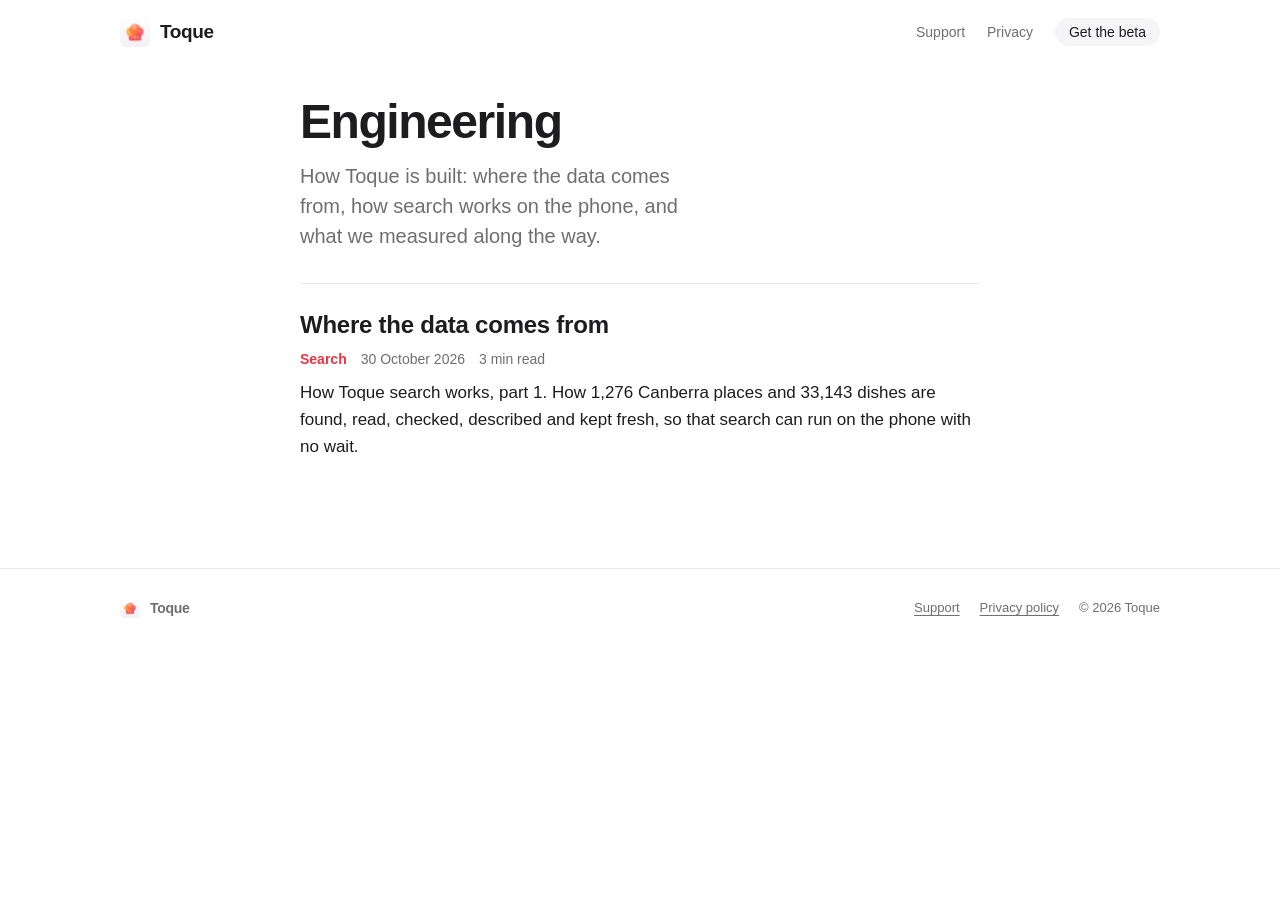
==== commit 566428dd: "Blog: back to the look from before the Lil'Log restyle The owner tried the Lil'Log direction and sev" ====
--- a/blog/index.html
+++ b/blog/index.html
@@ -19,7 +19,7 @@
 <link rel="apple-touch-icon" href="/apple-touch-icon.png">
 <link rel="alternate" type="application/atom+xml" title="Toque engineering" href="/blog/feed.xml">
 <link rel="stylesheet" href="/style.css?v=18">
-<link rel="stylesheet" href="/blog/blog.css?v=d11072ed">
+<link rel="stylesheet" href="/blog/blog.css?v=7fbb07c2">
 </head>
 <body class="blog">
 <header class="site"><div class="wrap">
--- a/blog/blog.css
+++ b/blog/blog.css
@@ -17,14 +17,12 @@
   --role-price: #c2255c;
   --role-desc: #0b8793;
   --role-code: #6e6e73;
-  /* Diagram palette: pale fills with a darker outline of the same hue, one hue per kind of thing, kept the same
-     across a post. Grey is the neutral box; red marks the one thing a figure is about. */
-  --dg-grey: #f5f5f5;   --dg-grey-line: #666666;
-  --dg-green: #d5e8d4;  --dg-green-line: #82b366;
-  --dg-blue: #dae8fc;   --dg-blue-line: #6c8ebf;
-  --dg-yellow: #fff2cc; --dg-yellow-line: #d6b656;
-  --dg-red: #f8cecc;    --dg-red-line: #b85450;
-  --dg-region: #b0b0b5;
+  --set-train: #34506f;
+  --set-val: #7891b0;
+  --set-test: #b3c3d6;
+  --set-train-ink: #fff;
+  --set-val-ink: #1d1d1f;
+  --set-test-ink: #1d1d1f;
 }
 @media (prefers-color-scheme: dark) {
   :root {
@@ -45,32 +43,27 @@
     --role-price: #ff7ab0;
     --role-desc: #3dc6d2;
     --role-code: #a1a1a6;
-    --dg-grey: #2c2c2e;   --dg-grey-line: #8e8e93;
-    --dg-green: #1e3320;  --dg-green-line: #6fa055;
-    --dg-blue: #1b2a42;   --dg-blue-line: #6c8ebf;
-    --dg-yellow: #3a3115; --dg-yellow-line: #c9a93e;
-    --dg-red: #3d1f1e;    --dg-red-line: #d0706a;
-    --dg-region: #48484a;
+    --set-train: #c3d1e1;
+    --set-val: #7d97b5;
+    --set-test: #435d7c;
+    --set-train-ink: #1d1d1f;
+    --set-val-ink: #1d1d1f;
+    --set-test-ink: #fff;
   }
 }
 
 body.blog { background: var(--bg); }
 .post { padding-bottom: 24px; }
 /* The standfirst spans the column (style.css narrows .lede for the landing page) and is set off from the body. */
-.post .lede { max-width: none; font-size: 18.5px; line-height: 1.55; text-wrap: pretty; margin: 0 0 28px; }
-@media (max-width: 560px) { .post .lede { font-size: 17.5px; } }
-/* Titles and headings are set plainly, without the landing page's tight display tracking. */
-main.page .post h1 { font-size: clamp(30px, 5vw, 38px); line-height: 1.2; letter-spacing: -0.01em; font-weight: 700; }
-/* Links read as text with a thin underline; colour is kept for figures. */
-.post a { color: inherit; text-decoration: underline; text-decoration-color: var(--muted); text-decoration-thickness: 1px; text-underline-offset: 3px; }
-.post a:hover { text-decoration-color: var(--text); }
+.post .lede { max-width: none; font-size: 21px; line-height: 1.45; letter-spacing: -0.01em; text-wrap: pretty; margin: 0 0 32px; padding-bottom: 28px; border-bottom: 1px solid var(--line); }
+@media (max-width: 560px) { .post .lede { font-size: 19px; margin-bottom: 28px; padding-bottom: 24px; } }
 /* Contents: the post's h2 sections, a numbered list under the standfirst. */
 .post nav.toc { margin: 0 0 8px; font-size: 16px; }
 .post nav.toc p { margin: 0 0 6px; color: var(--muted); font-size: 13px; font-weight: 600; letter-spacing: 0.04em; text-transform: uppercase; }
 .post nav.toc ol { margin: 0; padding-left: 22px; color: var(--muted); }
 .post nav.toc li { margin-bottom: 4px; }
 .post nav.toc a { color: var(--text); text-decoration: none; }
-.post nav.toc a:hover { color: var(--text); text-decoration: underline; }
+.post nav.toc a:hover { color: var(--accent); }
 /* Wide screens: a float in the left margin (its margin box ends at the column's edge, so the text keeps its width)
    that sticks below the top of the window to the end of the post. The section being read is marked by the script. */
 @media (min-width: 1180px) {
@@ -79,14 +72,14 @@
   .post nav.toc li { margin: 0; }
   .post nav.toc a { display: block; padding: 5px 0 5px 14px; margin-left: -1px; border-left: 2px solid transparent; color: var(--muted); line-height: 1.35; }
   .post nav.toc a:hover { color: var(--text); }
-  .post nav.toc a[aria-current] { color: var(--text); font-weight: 600; border-left-color: var(--text); }
+  .post nav.toc a[aria-current] { color: var(--text); font-weight: 600; border-left-color: var(--accent); }
 }
 .kicker { display: flex; flex-wrap: wrap; gap: 4px 14px; margin: 8px 0 14px; color: var(--muted); font-size: 14px; }
 .kicker a { color: var(--muted); text-decoration: none; }
 .kicker a:hover { color: var(--text); }
-.kicker .cat { color: var(--text); font-weight: 600; }
-
-main.page .post h2 { font-size: 24px; line-height: 1.25; letter-spacing: -0.005em; font-weight: 700; margin: 48px 0 12px; }
+.kicker .cat { color: var(--accent); font-weight: 600; }
+
+main.page .post h2 { font-size: 26px; line-height: 1.25; letter-spacing: -0.02em; margin: 56px 0 12px; }
 main.page .post h3 { font-size: 19px; line-height: 1.3; margin: 32px 0 8px; }
 main.page .post p, main.page .post ul, main.page .post ol { margin: 0 0 16px; }
 .post ul, .post ol { padding-left: 22px; }
@@ -110,8 +103,8 @@
 /* Figures */
 .fig { margin: 28px 0 32px; }
 .fig .panel { background: var(--fig-bg); border-radius: 18px; padding: 18px; }
-.fig figcaption { color: var(--muted); font-size: 14.5px; line-height: 1.5; margin: 12px auto 0; max-width: 600px; text-align: center; text-wrap: pretty; }
-.fig figcaption b { color: inherit; font-weight: 400; }
+.fig figcaption { color: var(--muted); font-size: 14px; line-height: 1.5; margin-top: 10px; }
+.fig figcaption b { color: var(--text); font-weight: 600; }
 .fig .tabs { display: flex; flex-wrap: wrap; gap: 6px; margin: 0 0 14px; }
 .fig .tabs button {
   font: inherit; font-size: 14px; line-height: 1.3; border: 0; border-radius: 999px; padding: 7px 13px; cursor: pointer;
@@ -128,52 +121,52 @@
 /* Figure: the three first-priority costs, in columns sized so their texts wrap to the same number of lines at the
    full column width (re-measure if the texts change). */
 .costs { display: grid; grid-template-columns: 0.9fr 1fr 0.95fr; gap: 10px; }
-.costs .cost { background: var(--dg-grey); border: 1px solid var(--dg-region); border-radius: 6px; padding: 14px 16px; }
-.costs .cost b { display: block; font-size: 16px; font-weight: 600; margin-bottom: 6px; }
+.costs .cost { background: var(--fig-bg); border-radius: 16px; padding: 14px 16px; }
+.costs .cost b { display: block; font-size: 17px; font-weight: 600; margin-bottom: 6px; }
 .costs .cost p { margin: 0 !important; font-size: 14.5px; line-height: 1.5; color: var(--muted); }
 @media (max-width: 640px) { .costs { grid-template-columns: 1fr; } }
 
-/* Figure: the planned split, drawn as boxes and arrows. Each step is a band with its label on the left and a dashed
-   rule between them; the arrows run through the rule. Inside a band, rows are 3-column grids whose column centres sit
-   at 1/6, 1/2 and 5/6 of the width, so the connectors line up with the boxes without measuring. Colours follow the
-   diagram palette: train green, validation yellow, test red, the sampling step blue. */
-.plan .st { display: grid; grid-template-columns: 56px minmax(0, 1fr); }
-.plan .st + .st { border-top: 1px dashed var(--dg-region); }
-.plan .st > .label { padding-top: 10px; font-size: 13px; color: var(--muted); }
-.plan .st > div { padding-top: 12px; }
-.plan .bx { display: block; margin: 0 auto; width: min(100%, 150px); padding: 6px 8px; border: 1px solid var(--dg-grey-line); border-radius: 4px; background: var(--dg-grey); text-align: center; font-size: 14.5px; line-height: 1.35; }
-.plan .bx small { color: var(--muted); font-size: 13.5px; }
-.plan .tr { background: var(--dg-green); border-color: var(--dg-green-line); }
-.plan .va { background: var(--dg-yellow); border-color: var(--dg-yellow-line); }
-.plan .te { background: var(--dg-red); border-color: var(--dg-red-line); }
-.plan .op { width: min(100%, calc(100% * 2 / 3 + 150px)); background: var(--dg-blue); border-color: var(--dg-blue-line); }
-.plan .row { display: grid; grid-template-columns: repeat(3, 1fr); }
-/* Boxes in a row keep one height when a label wraps on a narrow screen. */
-.plan .row > .bx { display: flex; flex-wrap: wrap; align-items: center; justify-content: center; column-gap: 4px; height: 100%; }
-/* Connectors: a stem down from the box above, a bar from the first to the last column, then an arrow into each column;
-   .link is a plain line (it continues as an arrow in the next band). */
-.plan .fan { position: relative; height: 30px; }
-.plan .fan::before { content: ""; position: absolute; left: 50%; top: 0; height: 12px; border-left: 1px solid var(--text); }
-.plan .fan::after { content: ""; position: absolute; left: calc(100% / 6); right: calc(100% / 6); top: 12px; border-top: 1px solid var(--text); }
-.plan .fan .row { position: absolute; inset: 12px 0 0; }
-.plan .down { height: 22px; }
-.plan .link { height: 14px; }
-.plan .row > i { position: relative; display: block; }
-.plan .row > i::before { content: ""; position: absolute; left: 50%; top: 0; bottom: 5px; border-left: 1px solid var(--text); }
-.plan .row > i::after { content: ""; position: absolute; left: 50%; bottom: 0; translate: -3.5px 0; border: 3.5px solid transparent; border-top: 6px solid var(--text); border-bottom: 0; }
-.plan .link > i::before { bottom: 0; }
-.plan .link > i::after { content: none; }
-.plan .st > div.s2 { padding-top: 0; padding-bottom: 4px; }
-@media (max-width: 480px) {
-  .plan .st { grid-template-columns: 44px minmax(0, 1fr); }
-  .plan .row > .bx { width: calc(100% - 6px); padding-inline: 3px; }
-  .plan .bx { font-size: 13.5px; }
-  .plan .op { width: calc(100% - 6px); }
-}
-/* The wall sits on the page itself (its fades and the field's clearing use --fig-bg, set to the page colour here),
-   inside a hairline frame. */
-.fig-wall { --fig-bg: var(--bg); }
-.fig-wall .wall { position: relative; overflow: hidden; border-radius: 8px; background: var(--fig-bg); border: 1px solid var(--line); }
+/* Figure: the planned train / validation / test split. Step 1 is one bar of venues; step 2 has a bar per layout class
+   on a shared scale, its segments the split and its total at its end. The scale runs 0 to --max pages; each track keeps
+   room on the right for the total, and its gridlines (50 to 250 pages) are backgrounds placed in the content box, so
+   they line up with the bars and run unbroken down the rows.
+   The sets are one muted blue in three lightness steps, so they also read in greyscale; train is the step furthest
+   from the surface in both modes (dark on light, light on dark). */
+.split { display: grid; gap: 10px; }
+.split .step { background: var(--fig-bg); border-radius: 16px; padding: 16px 18px; }
+.split .step > b, .split .head > b { display: block; font-size: 16px; font-weight: 600; }
+/* Step 1's title and the key share a line, the key right-aligned; on a narrow screen the key wraps below. */
+.split .head { display: flex; flex-wrap: wrap; justify-content: space-between; align-items: baseline; gap: 4px 16px; }
+.split .key { display: flex; flex-wrap: wrap; gap: 4px 16px; margin: 12px 0 0; padding: 0; list-style: none; font-size: 14px; }
+.split .key li { display: flex; align-items: center; gap: 6px; }
+.split .key i { width: 10px; height: 10px; border-radius: 3px; background: var(--c); }
+.split .seg { display: flex; gap: 2px; height: 26px; margin-top: 14px; }
+.split .seg i { flex: var(--f) 1 0; min-width: 0; background: var(--c); border-radius: 4px; }
+.split .seg.big i { display: flex; align-items: center; justify-content: center; color: var(--k); font-size: 12.5px; font-weight: 600; line-height: 1; font-style: normal; font-variant-numeric: tabular-nums; }
+.split .seg.big { height: 30px; }
+.split .tr { --c: var(--set-train); --k: var(--set-train-ink); }
+.split .va { --c: var(--set-val); --k: var(--set-val-ink); }
+.split .te { --c: var(--set-test); --k: var(--set-test-ink); }
+.split .classes { --max: 280; display: grid; grid-template-columns: minmax(0, 15em) minmax(0, 1fr); column-gap: 14px; align-items: center; margin: 14px 0 2px; padding: 0; list-style: none; }
+.split .classes li { display: contents; }
+.split .classes .name { font-size: 14.5px; line-height: 1.3; }
+.split .classes .track { display: flex; align-items: center; min-height: 34px; padding-right: 40px; background: linear-gradient(var(--line), var(--line)) calc(50 / var(--max) * 100%) 0 / 1px 100% no-repeat, linear-gradient(var(--line), var(--line)) calc(100 / var(--max) * 100%) 0 / 1px 100% no-repeat, linear-gradient(var(--line), var(--line)) calc(150 / var(--max) * 100%) 0 / 1px 100% no-repeat, linear-gradient(var(--line), var(--line)) calc(200 / var(--max) * 100%) 0 / 1px 100% no-repeat, linear-gradient(var(--line), var(--line)) calc(250 / var(--max) * 100%) 0 / 1px 100% no-repeat; background-origin: content-box; }
+.split .classes .seg { margin: 0; height: 18px; flex: none; width: calc(var(--n) / var(--max) * 100%); }
+.split .classes .track > b { margin-left: 8px; font-size: 13.5px; font-weight: 600; font-variant-numeric: tabular-nums; }
+.split .classes .axis .track { min-height: 0; align-items: flex-start; }
+.split .classes .ticks { position: relative; flex: 1; height: 20px; padding-top: 4px; }
+.split .classes .ticks span { position: absolute; left: calc(var(--v) / var(--max) * 100%); translate: -50% 0; font-size: 12px; color: var(--muted); font-variant-numeric: tabular-nums; }
+/* main.page .post ul and .post li set list margins; the figure's lists set their own. */
+main.page .post .split .key { margin: 0; }
+main.page .post .split .classes { margin: 10px 0 0; }
+.post .split li { margin: 0; }
+@media (max-width: 640px) {
+  .split .classes { grid-template-columns: minmax(0, 1fr); }
+  .split .classes .name { margin-top: 8px; }
+  .split .classes .track { min-height: 26px; }
+  .split .classes .axis .name { display: none; }
+}
+.fig-wall .wall { position: relative; overflow: hidden; border-radius: 28px; background: var(--fig-bg); }
 /* Searches fade with distance from the field, so the eye lands in the middle. */
 .fig-wall .rows {
   display: flex; flex-direction: column; align-items: center; gap: 14px; padding: 30px 0;
@@ -226,7 +219,7 @@
 .fig-wall.filtering .p:not(.kin) { opacity: .16; }
 .fig-wall.filtering .p.kin { color: var(--text); }
 /* A segmented control, under the wall in figure 1. figures.js slides the white thumb. */
-.fig .kinds { position: relative; display: flex; gap: 2px; margin: 14px 0 0; padding: 3px; border-radius: 10px; background: var(--surface); }
+.fig .kinds { position: relative; display: flex; gap: 2px; margin: 14px 0 0; padding: 3px; border-radius: 13px; background: var(--fig-bg); }
 .fig .kinds .thumb {
   position: absolute; top: 3px; bottom: 3px; left: 0; border-radius: 10px; background: var(--card); opacity: 0;
   box-shadow: 0 1px 3px rgba(0, 0, 0, .1), 0 0 0 .5px rgba(0, 0, 0, .04);
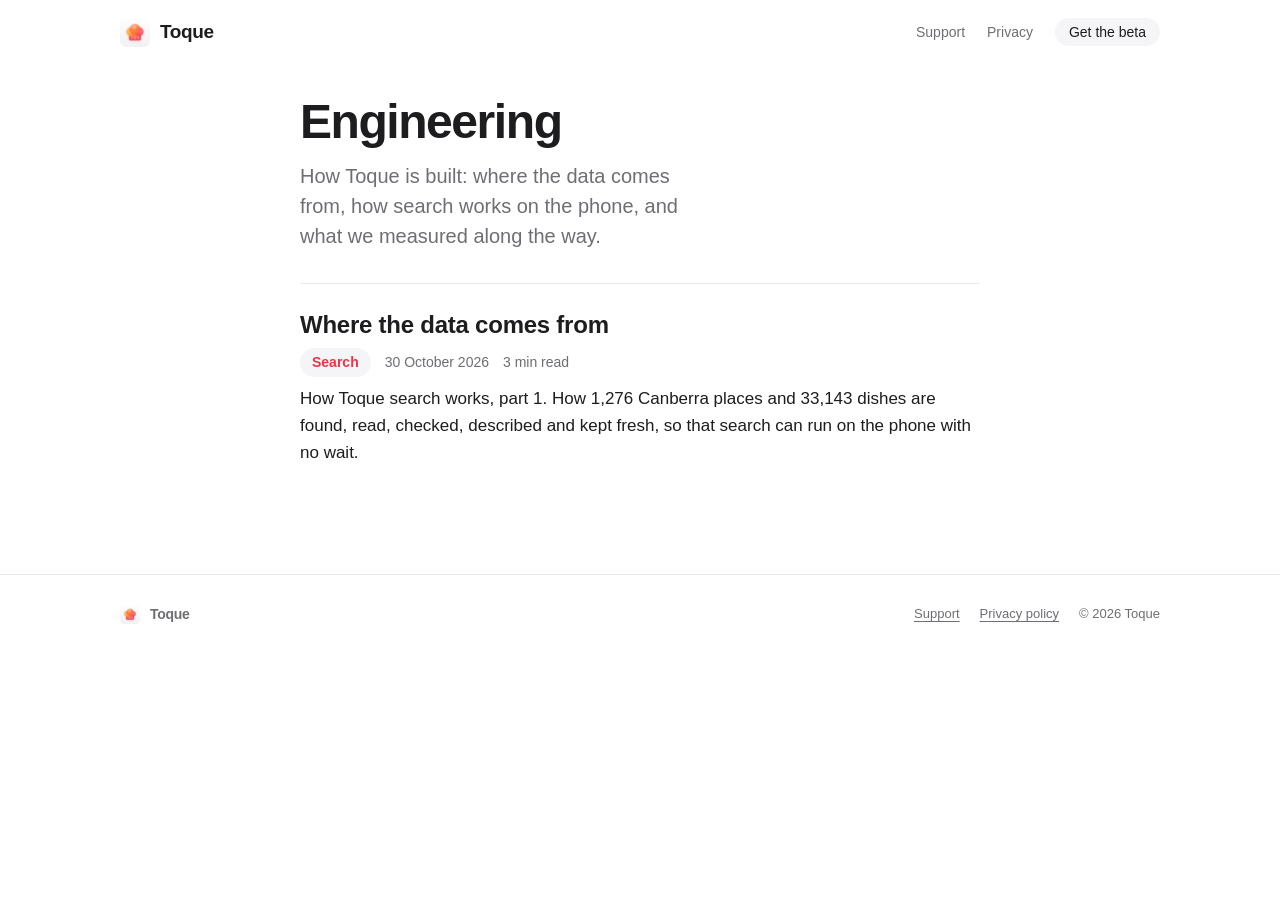
==== commit 0b13a507: "Blog: set the post like the homepage The title and section headings are bold, tight and close-leaded" ====
--- a/blog/index.html
+++ b/blog/index.html
@@ -19,7 +19,7 @@
 <link rel="apple-touch-icon" href="/apple-touch-icon.png">
 <link rel="alternate" type="application/atom+xml" title="Toque engineering" href="/blog/feed.xml">
 <link rel="stylesheet" href="/style.css?v=18">
-<link rel="stylesheet" href="/blog/blog.css?v=7fbb07c2">
+<link rel="stylesheet" href="/blog/blog.css?v=85934541">
 </head>
 <body class="blog">
 <header class="site"><div class="wrap">
--- a/blog/blog.css
+++ b/blog/blog.css
@@ -17,12 +17,12 @@
   --role-price: #c2255c;
   --role-desc: #0b8793;
   --role-code: #6e6e73;
-  --set-train: #34506f;
-  --set-val: #7891b0;
-  --set-test: #b3c3d6;
-  --set-train-ink: #fff;
-  --set-val-ink: #1d1d1f;
-  --set-test-ink: #1d1d1f;
+  --set-train: #d1d1d6;
+  --set-val: #48484a;
+  --set-test: #ec3446;
+  --set-train-ink: #1d1d1f;
+  --set-val-ink: #fff;
+  --set-test-ink: #fff;
 }
 @media (prefers-color-scheme: dark) {
   :root {
@@ -43,19 +43,21 @@
     --role-price: #ff7ab0;
     --role-desc: #3dc6d2;
     --role-code: #a1a1a6;
-    --set-train: #c3d1e1;
-    --set-val: #7d97b5;
-    --set-test: #435d7c;
-    --set-train-ink: #1d1d1f;
+    --set-train: #48484a;
+    --set-val: #c7c7cc;
+    --set-test: #ff5a63;
+    --set-train-ink: #fff;
     --set-val-ink: #1d1d1f;
-    --set-test-ink: #fff;
+    --set-test-ink: #1d1d1f;
   }
 }
 
 body.blog { background: var(--bg); }
 .post { padding-bottom: 24px; }
 /* The standfirst spans the column (style.css narrows .lede for the landing page) and is set off from the body. */
-.post .lede { max-width: none; font-size: 21px; line-height: 1.45; letter-spacing: -0.01em; text-wrap: pretty; margin: 0 0 32px; padding-bottom: 28px; border-bottom: 1px solid var(--line); }
+.post .lede { max-width: none; font-size: 21px; line-height: 1.45; color: var(--muted); text-wrap: pretty; margin: 0 0 32px; padding-bottom: 28px; border-bottom: 1px solid var(--line); }
+/* Title and headings set like the homepage's: bold, tight, close-leaded. */
+main.page .post h1 { font-size: clamp(38px, 6.4vw, 56px); line-height: 1.04; letter-spacing: -0.042em; font-weight: 700; margin-bottom: 18px; }
 @media (max-width: 560px) { .post .lede { font-size: 19px; margin-bottom: 28px; padding-bottom: 24px; } }
 /* Contents: the post's h2 sections, a numbered list under the standfirst. */
 .post nav.toc { margin: 0 0 8px; font-size: 16px; }
@@ -74,12 +76,12 @@
   .post nav.toc a:hover { color: var(--text); }
   .post nav.toc a[aria-current] { color: var(--text); font-weight: 600; border-left-color: var(--accent); }
 }
-.kicker { display: flex; flex-wrap: wrap; gap: 4px 14px; margin: 8px 0 14px; color: var(--muted); font-size: 14px; }
+.kicker { display: flex; flex-wrap: wrap; align-items: center; gap: 6px 14px; margin: 8px 0 18px; color: var(--muted); font-size: 14px; }
 .kicker a { color: var(--muted); text-decoration: none; }
 .kicker a:hover { color: var(--text); }
-.kicker .cat { color: var(--accent); font-weight: 600; }
-
-main.page .post h2 { font-size: 26px; line-height: 1.25; letter-spacing: -0.02em; margin: 56px 0 12px; }
+.kicker .cat { padding: 3px 12px; border-radius: 999px; background: var(--surface); color: var(--accent); font-weight: 600; }
+
+main.page .post h2 { font-size: 32px; line-height: 1.1; letter-spacing: -0.035em; font-weight: 700; margin: 64px 0 14px; }
 main.page .post h3 { font-size: 19px; line-height: 1.3; margin: 32px 0 8px; }
 main.page .post p, main.page .post ul, main.page .post ol { margin: 0 0 16px; }
 .post ul, .post ol { padding-left: 22px; }
@@ -121,7 +123,8 @@
 /* Figure: the three first-priority costs, in columns sized so their texts wrap to the same number of lines at the
    full column width (re-measure if the texts change). */
 .costs { display: grid; grid-template-columns: 0.9fr 1fr 0.95fr; gap: 10px; }
-.costs .cost { background: var(--fig-bg); border-radius: 16px; padding: 14px 16px; }
+.costs .cost { background: var(--fig-bg); border-radius: 20px; padding: 16px 18px; }
+.costs .cost .ico { width: 24px; height: 24px; margin: 0 0 10px; }
 .costs .cost b { display: block; font-size: 17px; font-weight: 600; margin-bottom: 6px; }
 .costs .cost p { margin: 0 !important; font-size: 14.5px; line-height: 1.5; color: var(--muted); }
 @media (max-width: 640px) { .costs { grid-template-columns: 1fr; } }
@@ -133,7 +136,7 @@
    The sets are one muted blue in three lightness steps, so they also read in greyscale; train is the step furthest
    from the surface in both modes (dark on light, light on dark). */
 .split { display: grid; gap: 10px; }
-.split .step { background: var(--fig-bg); border-radius: 16px; padding: 16px 18px; }
+.split .step { background: var(--fig-bg); border-radius: 20px; padding: 18px 20px; }
 .split .step > b, .split .head > b { display: block; font-size: 16px; font-weight: 600; }
 /* Step 1's title and the key share a line, the key right-aligned; on a narrow screen the key wraps below. */
 .split .head { display: flex; flex-wrap: wrap; justify-content: space-between; align-items: baseline; gap: 4px 16px; }
@@ -418,7 +421,7 @@
 ul.posts .kicker { margin: 0 0 8px; }
 
 @media (max-width: 560px) {
-  main.page .post h2 { font-size: 23px; margin-top: 44px; }
+  main.page .post h2 { font-size: 26px; margin-top: 52px; }
   .fig .panel { padding: 14px; border-radius: 16px; }
   .clock { grid-template-columns: 1fr; gap: 8px; }
   .bars li { grid-template-columns: 1fr; gap: 2px; }
